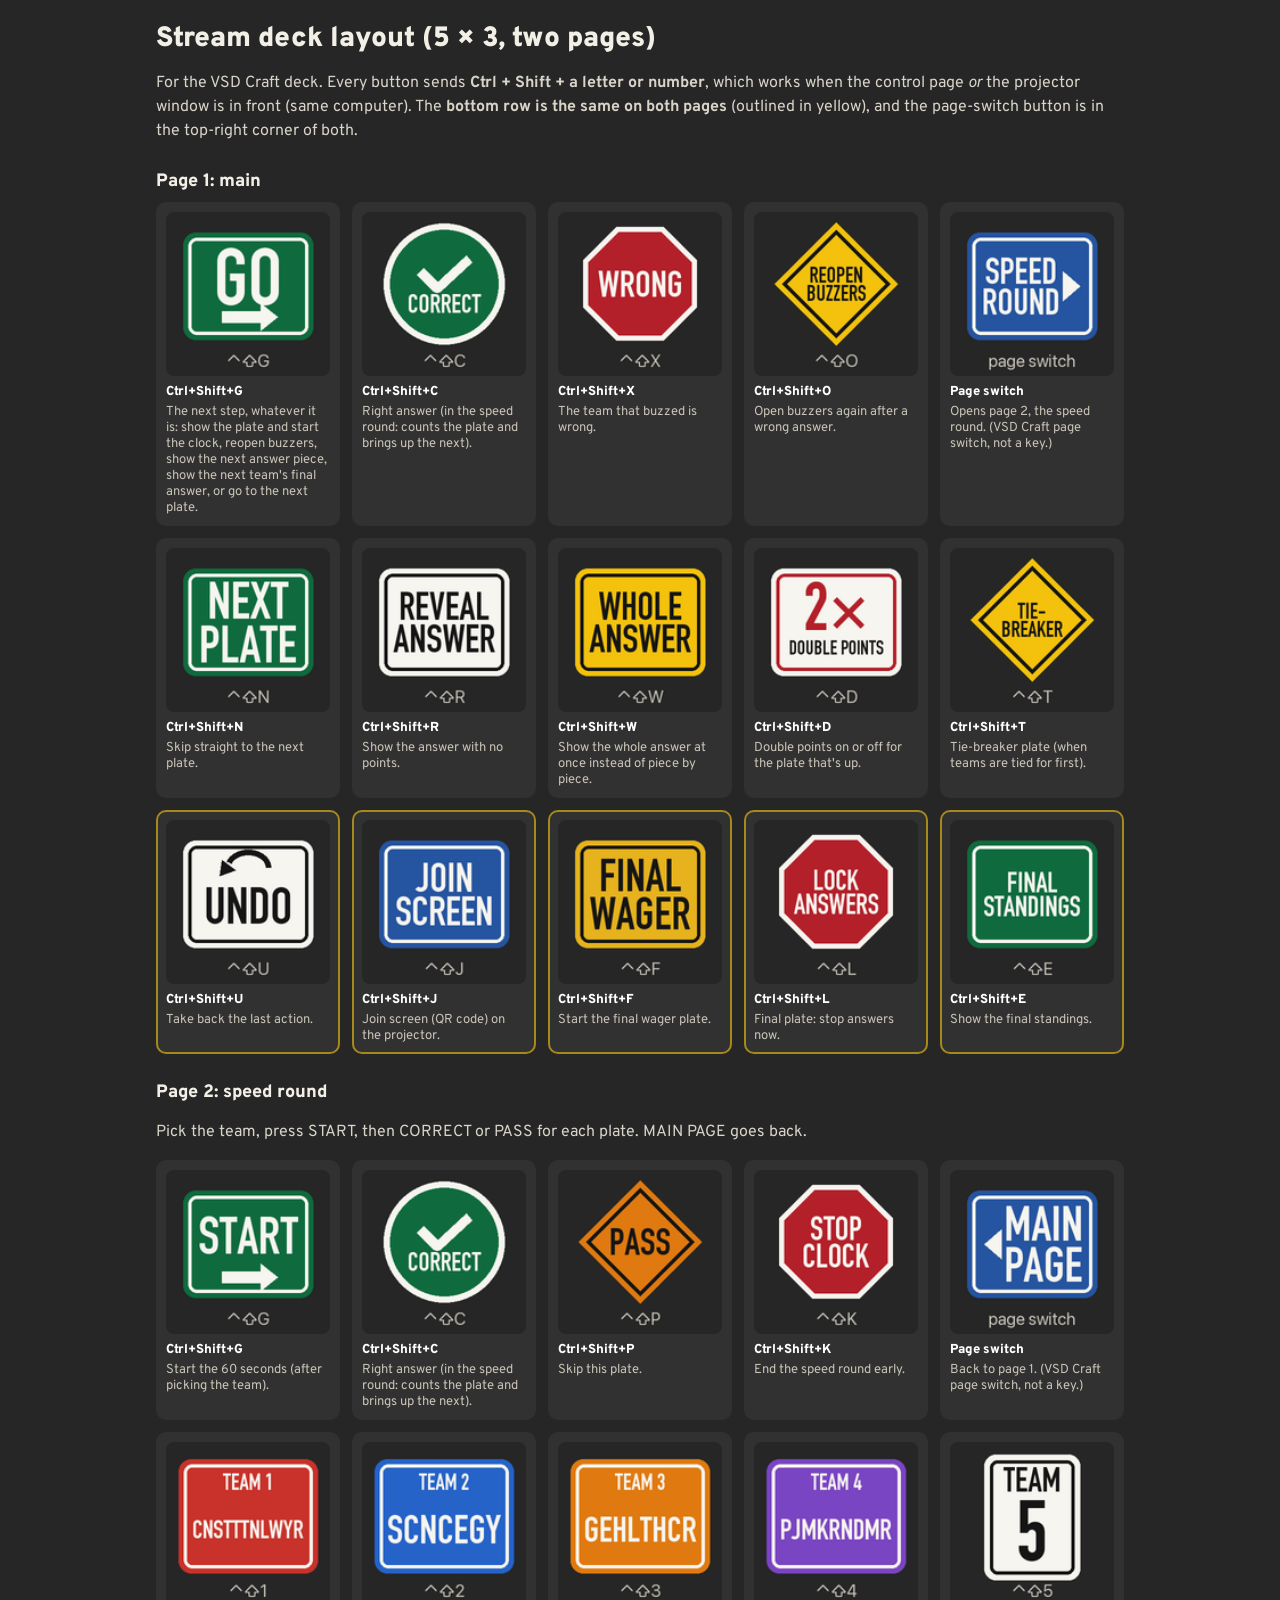
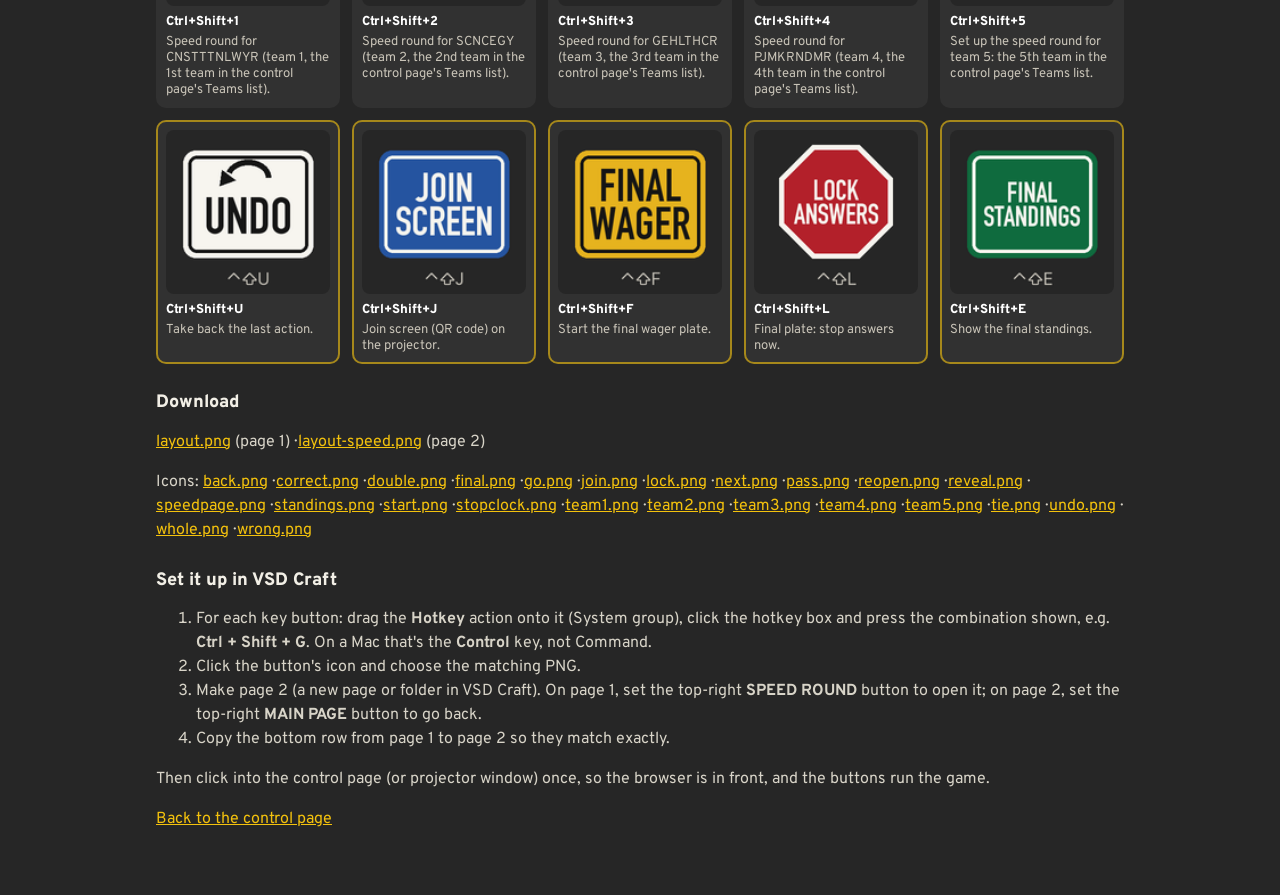
==== deck/index.html @ c86d427e "Deck: team buttons show the team names and colours Co-Authored-By: Claude Opus 5.5 <noreply@anthropi" ====
<!doctype html>
<html lang="en"><head><meta charset="utf-8"><meta name="viewport" content="width=device-width, initial-scale=1">
<title>Plate Pursuit · Stream deck</title><link rel="stylesheet" href="../style.css?v=28">
<style>
body { background: var(--asphalt); color: #f2efe6; margin: 0; font-family: var(--font); }
main { max-width: 1000px; margin: 0 auto; padding: 24px 16px 48px; }
h1 { font: 900 28px/1.1 var(--font); margin: 0 0 6px; } h2 { font: 800 18px/1.2 var(--font); margin: 28px 0 10px; }
p, li { line-height: 1.5; color: #d8d4c8; } a { color: var(--yellow); }
.grid { display: grid; grid-template-columns: repeat(5, minmax(0, 1fr)); gap: 12px; }
@media (max-width: 760px) { .grid { grid-template-columns: repeat(3, minmax(0, 1fr)); } }
figure { margin: 0; background: rgba(255,255,255,.05); border-radius: 10px; padding: 10px; }
figure.shared { box-shadow: inset 0 0 0 2px rgba(244,194,13,.6); }
figure img { width: 100%; height: auto; display: block; border-radius: 8px; }
figcaption { display: grid; gap: 4px; margin-top: 8px; font-size: 13px; color: #c9c4b8; }
kbd { font: 800 13px var(--font); color: #fff; }
</style></head>
<body><main>
<h1>Stream deck layout (5 × 3, two pages)</h1>
<p>For the VSD Craft deck. Every button sends <b>Ctrl + Shift + a letter or number</b>, which works when the control page <i>or</i> the projector window is in front (same computer). The <b>bottom row is the same on both pages</b> (outlined in yellow), and the page-switch button is in the top-right corner of both.</p>
<h2>Page 1: main</h2><div class="grid"><figure class=""><img src="go.png" alt="" width="144" height="144"><figcaption><kbd>Ctrl+Shift+G</kbd><span>The next step, whatever it is: show the plate and start the clock, reopen buzzers, show the next answer piece, show the next team's final answer, or go to the next plate.</span></figcaption></figure><figure class=""><img src="correct.png" alt="" width="144" height="144"><figcaption><kbd>Ctrl+Shift+C</kbd><span>Right answer (in the speed round: counts the plate and brings up the next).</span></figcaption></figure><figure class=""><img src="wrong.png" alt="" width="144" height="144"><figcaption><kbd>Ctrl+Shift+X</kbd><span>The team that buzzed is wrong.</span></figcaption></figure><figure class=""><img src="reopen.png" alt="" width="144" height="144"><figcaption><kbd>Ctrl+Shift+O</kbd><span>Open buzzers again after a wrong answer.</span></figcaption></figure><figure class=""><img src="speedpage.png" alt="" width="144" height="144"><figcaption><kbd>Page switch</kbd><span>Opens page 2, the speed round. (VSD Craft page switch, not a key.)</span></figcaption></figure><figure class=""><img src="next.png" alt="" width="144" height="144"><figcaption><kbd>Ctrl+Shift+N</kbd><span>Skip straight to the next plate.</span></figcaption></figure><figure class=""><img src="reveal.png" alt="" width="144" height="144"><figcaption><kbd>Ctrl+Shift+R</kbd><span>Show the answer with no points.</span></figcaption></figure><figure class=""><img src="whole.png" alt="" width="144" height="144"><figcaption><kbd>Ctrl+Shift+W</kbd><span>Show the whole answer at once instead of piece by piece.</span></figcaption></figure><figure class=""><img src="double.png" alt="" width="144" height="144"><figcaption><kbd>Ctrl+Shift+D</kbd><span>Double points on or off for the plate that's up.</span></figcaption></figure><figure class=""><img src="tie.png" alt="" width="144" height="144"><figcaption><kbd>Ctrl+Shift+T</kbd><span>Tie-breaker plate (when teams are tied for first).</span></figcaption></figure><figure class="shared"><img src="undo.png" alt="" width="144" height="144"><figcaption><kbd>Ctrl+Shift+U</kbd><span>Take back the last action.</span></figcaption></figure><figure class="shared"><img src="join.png" alt="" width="144" height="144"><figcaption><kbd>Ctrl+Shift+J</kbd><span>Join screen (QR code) on the projector.</span></figcaption></figure><figure class="shared"><img src="final.png" alt="" width="144" height="144"><figcaption><kbd>Ctrl+Shift+F</kbd><span>Start the final wager plate.</span></figcaption></figure><figure class="shared"><img src="lock.png" alt="" width="144" height="144"><figcaption><kbd>Ctrl+Shift+L</kbd><span>Final plate: stop answers now.</span></figcaption></figure><figure class="shared"><img src="standings.png" alt="" width="144" height="144"><figcaption><kbd>Ctrl+Shift+E</kbd><span>Show the final standings.</span></figcaption></figure></div>
<h2>Page 2: speed round</h2>
<p>Pick the team, press START, then CORRECT or PASS for each plate. MAIN PAGE goes back.</p><div class="grid"><figure class=""><img src="start.png" alt="" width="144" height="144"><figcaption><kbd>Ctrl+Shift+G</kbd><span>Start the 60 seconds (after picking the team).</span></figcaption></figure><figure class=""><img src="correct.png" alt="" width="144" height="144"><figcaption><kbd>Ctrl+Shift+C</kbd><span>Right answer (in the speed round: counts the plate and brings up the next).</span></figcaption></figure><figure class=""><img src="pass.png" alt="" width="144" height="144"><figcaption><kbd>Ctrl+Shift+P</kbd><span>Skip this plate.</span></figcaption></figure><figure class=""><img src="stopclock.png" alt="" width="144" height="144"><figcaption><kbd>Ctrl+Shift+K</kbd><span>End the speed round early.</span></figcaption></figure><figure class=""><img src="back.png" alt="" width="144" height="144"><figcaption><kbd>Page switch</kbd><span>Back to page 1. (VSD Craft page switch, not a key.)</span></figcaption></figure><figure class=""><img src="team1.png?v=2" alt="" width="144" height="144"><figcaption><kbd>Ctrl+Shift+1</kbd><span>Speed round for CNSTTTNLWYR (team 1, the 1st team in the control page's Teams list).</span></figcaption></figure><figure class=""><img src="team2.png?v=2" alt="" width="144" height="144"><figcaption><kbd>Ctrl+Shift+2</kbd><span>Speed round for SCNCEGY (team 2, the 2nd team in the control page's Teams list).</span></figcaption></figure><figure class=""><img src="team3.png?v=2" alt="" width="144" height="144"><figcaption><kbd>Ctrl+Shift+3</kbd><span>Speed round for GEHLTHCR (team 3, the 3rd team in the control page's Teams list).</span></figcaption></figure><figure class=""><img src="team4.png?v=2" alt="" width="144" height="144"><figcaption><kbd>Ctrl+Shift+4</kbd><span>Speed round for PJMKRNDMR (team 4, the 4th team in the control page's Teams list).</span></figcaption></figure><figure class=""><img src="team5.png?v=2" alt="" width="144" height="144"><figcaption><kbd>Ctrl+Shift+5</kbd><span>Set up the speed round for team 5: the 5th team in the control page's Teams list.</span></figcaption></figure><figure class="shared"><img src="undo.png" alt="" width="144" height="144"><figcaption><kbd>Ctrl+Shift+U</kbd><span>Take back the last action.</span></figcaption></figure><figure class="shared"><img src="join.png" alt="" width="144" height="144"><figcaption><kbd>Ctrl+Shift+J</kbd><span>Join screen (QR code) on the projector.</span></figcaption></figure><figure class="shared"><img src="final.png" alt="" width="144" height="144"><figcaption><kbd>Ctrl+Shift+F</kbd><span>Start the final wager plate.</span></figcaption></figure><figure class="shared"><img src="lock.png" alt="" width="144" height="144"><figcaption><kbd>Ctrl+Shift+L</kbd><span>Final plate: stop answers now.</span></figcaption></figure><figure class="shared"><img src="standings.png" alt="" width="144" height="144"><figcaption><kbd>Ctrl+Shift+E</kbd><span>Show the final standings.</span></figcaption></figure></div>
<h2>Download</h2>
<p><a href="layout.png" download>layout.png</a> (page 1) · <a href="layout-speed.png" download>layout-speed.png</a> (page 2)</p>
<p>Icons: <a href="back.png" download>back.png</a> · <a href="correct.png" download>correct.png</a> · <a href="double.png" download>double.png</a> · <a href="final.png" download>final.png</a> · <a href="go.png" download>go.png</a> · <a href="join.png" download>join.png</a> · <a href="lock.png" download>lock.png</a> · <a href="next.png" download>next.png</a> · <a href="pass.png" download>pass.png</a> · <a href="reopen.png" download>reopen.png</a> · <a href="reveal.png" download>reveal.png</a> · <a href="speedpage.png" download>speedpage.png</a> · <a href="standings.png" download>standings.png</a> · <a href="start.png" download>start.png</a> · <a href="stopclock.png" download>stopclock.png</a> · <a href="team1.png" download>team1.png</a> · <a href="team2.png" download>team2.png</a> · <a href="team3.png" download>team3.png</a> · <a href="team4.png" download>team4.png</a> · <a href="team5.png" download>team5.png</a> · <a href="tie.png" download>tie.png</a> · <a href="undo.png" download>undo.png</a> · <a href="whole.png" download>whole.png</a> · <a href="wrong.png" download>wrong.png</a></p>
<h2>Set it up in VSD Craft</h2>
<ol>
<li>For each key button: drag the <b>Hotkey</b> action onto it (System group), click the hotkey box and press the combination shown, e.g. <b>Ctrl + Shift + G</b>. On a Mac that's the <b>Control</b> key, not Command.</li>
<li>Click the button's icon and choose the matching PNG.</li>
<li>Make page 2 (a new page or folder in VSD Craft). On page 1, set the top-right <b>SPEED ROUND</b> button to open it; on page 2, set the top-right <b>MAIN PAGE</b> button to go back.</li>
<li>Copy the bottom row from page 1 to page 2 so they match exactly.</li>
</ol>
<p>Then click into the control page (or projector window) once, so the browser is in front, and the buttons run the game.</p>
<p><a href="../host.html">Back to the control page</a></p>
</main></body></html>
---- style.css ----
@import url('https://fonts.googleapis.com/css2?family=Barlow+Condensed:wght@600;700&family=Overpass:wght@400;600;800;900&family=Yellowtail&display=swap');

/* Road-sign palette: asphalt, interstate green, lane-paint yellow, regulatory white. */
:root {
  --asphalt: #262626;
  --green: #0f6b3e;
  --green-dark: #0a4f2d;
  --yellow: #f4c20d;
  --white: #f7f5ef;
  --black: #151515;
  --red: #b3202a;
  --paper: #f2eee3;
  --rule: #cbc3ae;
  --ink: #1a1a1a;
  --muted: #6b665a;
  --plate-ink: #1d2b5c;
  --plate-red: #9a1d24;
  --font: Overpass, 'Helvetica Neue', Arial, sans-serif;
}
* { box-sizing: border-box; }
html, body { margin: 0; font-family: var(--font); }
button { font: inherit; cursor: pointer; }

/* ---------- the license plate ----------
   Everything inside is sized in container units, so a plate looks the same
   at 280px on the host page or 1200px on the projector. */
.plate {
  container-type: size;
  position: relative;
  width: 100%;
  aspect-ratio: 2 / 1;
  border-radius: 5% / 10%;
  background: var(--plate-bg,
    repeating-linear-gradient(90deg, rgba(0,0,0,.012) 0 2px, transparent 2px 5px),
    linear-gradient(176deg, #fdfcf8 0%, #f1eee4 48%, #e6e1d3 100%));
  box-shadow: inset 0 0 0 1px #fff, 0 0 0 1px #8e897b, 0 3px 0 #b3ad9c, 0 14px 30px rgba(0,0,0,.35);
  color: var(--plate-ink);
  overflow: hidden;
  user-select: none;
}
/* stamped, painted rim */
.plate::before {
  content: ''; position: absolute; inset: 3.4cqh 1.7cqw; border-radius: 4cqh;
  border: 1.3cqh solid var(--plate-ink);
  box-shadow: 0 .5cqh 0 rgba(255,255,255,.8) inset, 0 .4cqh .3cqh rgba(0,0,0,.25);
}
.slot { position: absolute; top: 7.5cqh; width: 7cqw; height: 4.2cqh; border-radius: 2.1cqh;
  background: linear-gradient(#5f5c55, #2d2b27); box-shadow: 0 .4cqh 0 rgba(255,255,255,.9); }
.slot.l { left: 17cqw; } .slot.r { right: 17cqw; }
.sticker { position: absolute; top: 7cqh; width: 9cqw; height: 11cqh; display: grid; place-items: center;
  font: 900 7.5cqh/1 var(--font); color: #fff; border-radius: .8cqh; padding-top: .8cqh; }
.sticker.l { left: 5.5cqw; background: #d8641f; }
.sticker.r { right: 5.5cqw; background: #2d8a4e; }
.plate-top { position: absolute; top: 4.5cqh; left: 0; right: 0; text-align: center;
  font: 15cqh/1 Yellowtail, cursive; color: var(--plate-red); }
.plate-text { position: absolute; left: 0; right: 0; top: 21cqh; height: 62cqh;
  display: flex; align-items: center; justify-content: center; }
.plate-text span { display: inline-block; white-space: pre; transform-origin: center;
  font: 700 var(--serial, 84cqh)/.78 'Barlow Condensed', 'Arial Narrow', sans-serif;
  text-shadow: -.35cqh -.35cqh 0 rgba(255,255,255,.95), .45cqh .6cqh .35cqh rgba(0,0,0,.38); }
.plate-bottom { position: absolute; bottom: 6cqh; left: 0; right: 0; text-align: center;
  font: 800 6.4cqh/1 var(--font); letter-spacing: .32em; text-indent: .32em; }
.plate.covered .plate-text span { color: #c9c3b3; text-shadow: -.35cqh -.35cqh 0 #fff, .3cqh .4cqh .2cqh rgba(0,0,0,.15); }

/* ---------- road signs (shared) ---------- */
.sign { border-radius: 1.2vh; padding: .55em .9em .4em; box-shadow: inset 0 0 0 .35vh var(--sign-bg), inset 0 0 0 .7vh currentColor; }
.sign.green { --sign-bg: var(--green); background: var(--green); color: #fff; }
.sign.white { --sign-bg: var(--white); background: var(--white); color: var(--black); }
.sign.yellow { --sign-bg: var(--yellow); background: var(--yellow); color: var(--black); }

/* ---------- projector ---------- */
body.display-page { background: var(--asphalt); }
.display { height: 100vh; overflow: hidden; display: grid; grid-template-rows: auto 1fr auto; color: #fff;
  background-color: var(--asphalt);
  background-image: url("data:image/svg+xml,%3Csvg xmlns='http://www.w3.org/2000/svg' width='160' height='160'%3E%3Cfilter id='n'%3E%3CfeTurbulence type='fractalNoise' baseFrequency='.9' numOctaves='3'/%3E%3CfeColorMatrix values='0 0 0 0 1 0 0 0 0 1 0 0 0 0 1 0 0 0 .07 0'/%3E%3C/filter%3E%3Crect width='160' height='160' filter='url(%23n)'/%3E%3C/svg%3E"); }
.d-head { display: flex; justify-content: space-between; align-items: flex-start; padding: 2.4vh 2.4vw 0; }
.d-title { font: 900 3.4vh/1 var(--font); letter-spacing: .04em; }
.d-round { font: 800 2.4vh/1 var(--font); text-transform: uppercase; letter-spacing: .06em; }
.d-round:empty { display: none; }
.d-stage { display: flex; flex-direction: column; align-items: center; justify-content: center; gap: 2.6vh; padding: 0 4vw; }
.d-plate { width: min(64vw, 100vh); }
.d-q { text-align: center; }
.d-q .count { font: 600 2.2vh/1 var(--font); color: #bdb8ab; letter-spacing: .12em; text-transform: uppercase; }
.d-q .q { font: 800 5vh/1.1 var(--font); margin-top: .8vh; }
.d-under { min-height: 15vh; display: flex; align-items: center; justify-content: center; gap: 3vw; }
.d-answer { font: 900 7.5vh/1 var(--font); color: var(--yellow); text-align: center; }
.d-result { font: 800 3.6vh/1 var(--font); color: #fff; margin-top: 1.4vh; text-align: center; }

/* points as a speed-limit sign */
.limit { background: var(--white); color: var(--black); width: 18vh; padding: 1.4vh 0 1.2vh; text-align: center; border-radius: 1.2vh;
  box-shadow: inset 0 0 0 .5vh var(--white), inset 0 0 0 .9vh var(--black); }
.limit .t { font: 900 1.9vh/1.05 var(--font); letter-spacing: .04em; }
.limit .n { font: 900 7.6vh/1 var(--font); font-variant-numeric: tabular-nums; margin-top: .8vh; }
.lane { display: flex; gap: 1.1vw; }
.lane i { width: 2.6vw; height: 1.4vh; background: var(--yellow); transition: opacity .2s; }
.lane i.off { opacity: .12; }

.d-banner { position: fixed; inset: 0; display: grid; place-items: center; background: rgba(20,20,20,.55); transition: opacity .2s; }
.d-banner.hide { opacity: 0; pointer-events: none; }
.d-banner .sign { font: 900 11vh/1 var(--font); padding: 3.4vh 5vw 2.6vh; border-radius: 2vh; text-align: center;
  box-shadow: inset 0 0 0 1vh var(--yellow), inset 0 0 0 1.8vh var(--black), 0 2vh 5vh rgba(0,0,0,.5); }
.d-banner small { display: block; font: 800 2.6vh/1 var(--font); letter-spacing: .14em; margin-bottom: 1.4vh; }

.d-teams { display: flex; justify-content: center; gap: 1.4vw; padding: 2vh 2.4vw 2.6vh; }
.d-team { flex: 1; max-width: 24vw; text-align: center; padding: 1.6vh 1vw 1.1vh; transition: opacity .2s; }
.d-team .n { font: 800 2.7vh/1.1 var(--font); white-space: nowrap; overflow: hidden; text-overflow: ellipsis; }
.d-team .s { font: 900 6vh/1.05 var(--font); font-variant-numeric: tabular-nums; }
.sign.d-team { --sign-bg: var(--team, var(--green)); background: var(--sign-bg); }
.sign.d-team.buzzed { --sign-bg: var(--yellow); background: var(--yellow); color: var(--black); }
.d-team.out { opacity: .3; }
.d-team.active { outline: .6vh solid var(--yellow); outline-offset: .5vh; }

.d-lobby { display: flex; flex-direction: column; align-items: center; gap: 4vh; }
.d-lobby .d-plate { width: min(56vw, 90vh); }
.d-join { display: flex; gap: 2.4vw; align-items: stretch; }
.d-join #qr { background: #fff; padding: 1.4vh; border-radius: 1vh; line-height: 0; }
.d-join #qr img, .d-join #qr canvas { width: 20vh !important; height: 20vh !important; }
.d-join .sign { display: flex; flex-direction: column; justify-content: center; padding: 2vh 2.4vw; }
.d-join .k { font: 800 2.4vh/1 var(--font); letter-spacing: .1em; text-transform: uppercase; }
.d-join .u { font: 900 4.4vh/1.1 var(--font); margin: 1.2vh 0; }
.d-join .j { font: 600 2.4vh/1 var(--font); }

.d-clock { font: 900 12vh/1 var(--font); font-variant-numeric: tabular-nums; min-width: 24vh; text-align: center; padding: 1.8vh 2vw .8vh; }
.d-clock.low { color: var(--red); }
.d-speed-count { font: 800 4.4vh/1 var(--font); }
.d-speed-count b { color: var(--yellow); font-size: 1.6em; }

.d-board { width: min(64vw, 100vh); padding: 3vh 3vw 2vh; border-radius: 2vh; box-shadow: inset 0 0 0 .6vh var(--green), inset 0 0 0 1.2vh #fff; }
.d-board .h { font: 900 3vh/1 var(--font); letter-spacing: .14em; text-align: center; margin-bottom: 2vh; }
.d-board .rank { display: flex; justify-content: space-between; gap: 3vw; font: 800 5vh/1.15 var(--font); padding: 1.2vh 0 .8vh; border-top: .3vh solid rgba(255,255,255,.35); }
.d-board .rank span:first-child { overflow: hidden; text-overflow: ellipsis; white-space: nowrap; }
.d-board .rank.top { color: var(--yellow); font-size: 6.4vh; }

.unlock { position: fixed; inset: 0; display: grid; place-items: center; background: rgba(0,0,0,.7); z-index: 10; cursor: pointer; }
.unlock .sign { font: 900 3.6vh/1.2 var(--font); padding: 4vh 4vw; text-align: center; }
.unlock small { display: block; font: 600 2.2vh/1.3 var(--font); margin-top: 1.4vh; }
.conn { position: fixed; top: 1vh; left: 50%; transform: translateX(-50%); max-width: 60vw; text-align: center; font-size: 1.6vh; color: #bbb; }
.conn:empty { display: none; }

@keyframes plateIn { from { transform: translateY(-6vh); opacity: 0; } to { transform: none; opacity: 1; } }
.d-plate.enter { animation: plateIn .35s ease-out; }
@media (prefers-reduced-motion: reduce) {
  @keyframes plateFade { from { opacity: 0; } to { opacity: 1; } }
  .d-plate.enter { animation: plateFade .25s ease-out; }
}

/* ---------- host (a plain clipboard page) ---------- */
body.host-page { background: var(--paper); color: var(--ink); }
.host { max-width: 1240px; margin: 0 auto; padding: 18px 20px 40px; display: grid; gap: 0 32px; grid-template-columns: 1.25fr 1fr; }
.host-head { grid-column: 1 / -1; display: flex; align-items: center; gap: 16px; flex-wrap: wrap; padding-bottom: 14px; border-bottom: 3px solid var(--ink); margin-bottom: 4px; }
.host-head .sign { font: 900 20px/1 var(--font); padding: 10px 14px 7px; border-radius: 6px; box-shadow: inset 0 0 0 2px var(--green), inset 0 0 0 4px #fff; }
.host-head .note { flex: 1; }
.card { padding: 16px 0 18px; border-bottom: 1px solid var(--rule); min-width: 0; }
.card h2 { margin: 0 0 12px; font: 900 13px/1 var(--font); letter-spacing: .12em; text-transform: uppercase; }
.card h2 .note { text-transform: none; letter-spacing: 0; font-weight: 400; }
.btn { background: #fff; color: var(--ink); border: 2px solid var(--ink); border-radius: 4px; padding: 9px 13px 7px; font-weight: 800; }
.btn:hover:not(:disabled) { background: #ebe6d8; }
.btn:active:not(:disabled) { transform: translateY(1px); }
.btn:disabled { opacity: .3; cursor: default; }
.btn.primary { background: var(--green); border-color: var(--green-dark); color: #fff; }
.btn.primary:hover:not(:disabled) { background: var(--green-dark); }
.btn.good { background: #1d7a3e; border-color: #135a2c; color: #fff; }
.btn.bad { background: var(--red); border-color: #82161d; color: #fff; }
.btn.gold { background: var(--yellow); border-color: #a88200; color: var(--ink); }
.btn kbd { font: 600 11px/1 ui-monospace, monospace; margin-left: 7px; padding: 1px 4px; border: 1px solid currentColor; border-radius: 3px; opacity: .75; }
.row { display: flex; gap: 8px; flex-wrap: wrap; align-items: center; }
.h-now { display: grid; grid-template-columns: 280px 1fr; gap: 20px; align-items: center; }
#hPlate { width: 100%; max-width: 280px; }
.h-answer { font: 900 30px/1.1 var(--font); }
.h-clue { color: var(--muted); margin-top: 4px; }
.h-status { margin-top: 10px; }
.h-big { font: 900 30px/1.2 var(--font); font-variant-numeric: tabular-nums; color: var(--green); }
.teams { display: grid; }
.team { display: grid; grid-template-columns: 34px 1fr auto auto; gap: 10px; align-items: center; padding: 8px 6px; border-top: 1px solid var(--rule); }
.team:first-child { border-top: 0; }
.team.buzzed { background: var(--yellow); }
.team.out { opacity: .4; }
.team .key { padding: 4px 0; }
.team input { background: transparent; border: 0; border-bottom: 1px dashed transparent; color: var(--ink); font: 800 16px var(--font); min-width: 0; width: 100%; padding: 2px 0; }
.team input:hover, .team input:focus { border-bottom-color: var(--muted); outline: none; }
.team .score { font: 900 24px/1 var(--font); min-width: 60px; text-align: right; font-variant-numeric: tabular-nums; }
.team .adj { display: flex; gap: 4px; }
.team .adj button { padding: 4px 8px 2px; font-size: 13px; border-width: 1px; }
.dot { display: inline-block; width: 7px; height: 7px; border-radius: 50%; background: #aaa29a; margin-right: 5px; vertical-align: 1px; }
.dot.on { background: #1d9a4a; }
.field { display: grid; gap: 4px; font-size: 13px; color: var(--muted); }
.field input, .text-in, textarea { background: #fff; color: var(--ink); border: 1px solid var(--rule); border-radius: 4px; padding: 8px; font: inherit; }
select.btn { padding: 8px; }
textarea { width: 100%; min-height: 240px; font: 13px/1.5 ui-monospace, monospace; }
.keys { font-size: 14px; color: var(--muted); columns: 2; line-height: 1.9; }
.keys kbd { font: 600 12px ui-monospace, monospace; color: var(--ink); border: 1px solid var(--ink); border-radius: 3px; padding: 0 5px; background: #fff; }
.wide { grid-column: 1 / -1; }
.note { font-size: 14px; color: var(--muted); }
.note b { color: var(--ink); }
.progress { font-size: 14px; color: var(--muted); }
code { background: #e6e0d0; padding: 1px 4px; border-radius: 3px; font-size: 13px; }
.pl { display: flex; gap: 12px; padding: 5px 6px; cursor: pointer; border-top: 1px solid #e3ddcd; }
.pl:hover { background: #e9e4d6; }
.pl.used { color: #a59f90; text-decoration: line-through; }
.pl.cur { background: var(--yellow); color: var(--ink); text-decoration: none; }
.pl-plate { font: 700 17px/1.1 'Barlow Condensed', sans-serif; letter-spacing: .06em; min-width: 92px; }
@media (max-width: 900px) { .host { grid-template-columns: 1fr; } .h-now { grid-template-columns: 1fr; } }

/* ---------- phone ---------- */
body.phone-page { background: var(--asphalt); color: #fff; }
.phone { min-height: 100svh; display: flex; flex-direction: column; padding: 16px; gap: 14px; text-align: center;
  user-select: none; -webkit-user-select: none; -webkit-touch-callout: none; }
.p-top { display: flex; justify-content: space-between; align-items: center; gap: 12px; }
.p-top .sign { font-size: 18px; border-radius: 6px; box-shadow: inset 0 0 0 2px var(--team, var(--green)), inset 0 0 0 4px #fff; padding: 10px 12px 7px; min-width: 0; }
.p-name { font-weight: 900; text-align: left; overflow: hidden; text-overflow: ellipsis; white-space: nowrap; }
.p-score { font: 900 30px/1 var(--font); color: var(--yellow); }
.p-msg { font-size: 18px; color: #c9c4b8; min-height: 54px; display: grid; place-items: center; }
.p-msg b { color: #fff; }
/* stop-sign buzzer: white octagon with a red octagon inside */
.p-buzz-wrap { flex: 1; display: grid; place-items: center; filter: drop-shadow(0 10px 18px rgba(0,0,0,.55)); }
.p-buzz { --oct: polygon(29.3% 0, 70.7% 0, 100% 29.3%, 100% 70.7%, 70.7% 100%, 29.3% 100%, 0 70.7%, 0 29.3%);
  width: min(80vw, 54svh); aspect-ratio: 1; border: 0; padding: 4%; background: #fff; clip-path: var(--oct);
  touch-action: manipulation; }
.p-buzz span { display: grid; place-items: center; width: 100%; height: 100%; clip-path: var(--oct); background: var(--team, var(--red));
  color: #fff; font: 900 15vw/1 var(--font); padding-top: 2%; }
.p-buzz:active:not(:disabled) { transform: scale(.97); }
.p-buzz:disabled { background: #8a8780; }
.p-buzz:disabled span { background: #4a4844; color: #8a8780; }
.p-buzz.mine { background: var(--black); }
.p-buzz.mine span { background: var(--yellow); color: var(--black); }
.p-plate { width: 100%; max-width: 420px; margin: 0 auto; }
.p-join { margin: auto 0; display: grid; gap: 14px; }
.p-join h1 { font: 900 26px/1 var(--font); margin: 8px 0 0; }
.p-join input { font: 800 22px var(--font); padding: 14px; border-radius: 6px; border: 3px solid var(--black); background: var(--white); color: var(--black); text-align: center; }
.p-join .btn { font-size: 20px; padding: 14px; }
.p-small { font-size: 13px; color: #a8a398; }
.p-small button { background: none; border: 0; color: #a8a398; text-decoration: underline; padding: 0; }

/* ---------- landing ---------- */
body.landing-page { background: var(--paper); color: var(--ink); }
.landing { min-height: 100vh; display: grid; place-items: center; text-align: center; padding: 24px; }
.landing .plate { width: min(520px, 90vw); margin: 0 auto 32px; }
.landing p { color: var(--muted); max-width: 520px; margin: 0 auto 24px; line-height: 1.5; }
.landing .row { justify-content: center; }
.landing a.btn { text-decoration: none; font-size: 18px; padding: 14px 22px 11px; }

.d-wifi { font: 600 2.2vh/1.3 var(--font); color: #bdb8ab; margin-top: -2vh; }
.d-join { max-width: 92vw; }
.d-join .sign { min-width: 0; }
.d-join .u { font-size: min(4.4vh, 2.6vw); overflow-wrap: anywhere; }
.d-wifi { max-width: 92vw; text-align: center; }

/* room code */
.room-code { font: 900 1.15em/1 var(--font); letter-spacing: .12em; }
.btn.mini { padding: 4px 8px 2px; font-size: 12px; border-width: 1px; margin-left: 4px; }
.d-join .k .room-code { color: var(--yellow); font-size: 1.6em; margin-left: .4em; vertical-align: -.1em; }
.room-form { min-height: 100svh; display: grid; place-content: center; gap: 16px; text-align: center; padding: 24px; background: var(--asphalt); color: #fff; font-family: var(--font); }
.room-form .sign { font: 900 22px/1 var(--font); justify-self: center; border-radius: 6px; box-shadow: inset 0 0 0 2px var(--green), inset 0 0 0 4px #fff; padding: 12px 16px 9px; }
.room-form p { color: #c9c4b8; max-width: 320px; margin: 0 auto; }
.room-form input { font: 900 44px/1 var(--font); letter-spacing: .3em; text-indent: .3em; text-align: center; text-transform: uppercase; width: 260px; justify-self: center;
  padding: 14px 10px 8px; border-radius: 6px; border: 3px solid var(--black); background: var(--white); color: var(--black); }
.room-form .btn { font-size: 20px; padding: 14px; width: 260px; justify-self: center; }
.p-status { min-height: 22px; font-size: 15px; font-weight: 600; color: #e9e4d8; line-height: 1.35; }
.p-status:empty { display: none; }
.p-status.bad { background: var(--yellow); color: var(--black); border-radius: 6px; padding: 10px 12px 8px; }
.p-join .btn:disabled { opacity: .7; }
.p-small .room-code { color: #fff; }

/* answer countdown: a yellow warning sign beside the points sign */
.limit.answer { --sign-bg: var(--yellow); background: var(--yellow); box-shadow: inset 0 0 0 .5vh var(--yellow), inset 0 0 0 .9vh var(--black); transition: opacity .2s; }
.limit.answer.idle { opacity: .25; }
.p-buzz.counting span { font-size: 30vw; }
.fin-table { border-collapse: collapse; margin-top: 8px; width: 100%; font-size: 15px; }
.fin-table td { padding: 6px 8px 5px 0; border-top: 1px solid var(--rule); vertical-align: middle; }
.fin-table tr.right td { background: #d9efdc; }
.fin-table tr.wrongrow td { background: #f4d8d6; }
.fin-table .score-cell { font: 900 18px/1 var(--font); text-align: right; }
.d-hint { font: 800 3.4vh/1.2 var(--font); color: #e9e4d8; }
.d-team .sub { font: 700 2.2vh/1.2 var(--font); margin-top: .4vh; white-space: nowrap; overflow: hidden; text-overflow: ellipsis; opacity: .9; }
.d-team .sub .plus { color: var(--yellow); }
.d-team .sub .minus { color: #ffb3b3; }
.d-team.buzzed .sub .plus, .d-team.buzzed .sub .minus { color: var(--black); }
.p-final { flex: 1; display: flex; flex-direction: column; justify-content: center; gap: 12px; max-width: 420px; width: 100%; margin: 0 auto; }
.p-final[hidden], .p-buzz-wrap[hidden] { display: none; }
.p-final input { font: 800 26px var(--font); padding: 14px; border-radius: 6px; border: 3px solid var(--black); background: var(--white); color: var(--black); text-align: center; }
.p-final .btn { font-size: 20px; padding: 14px; }
.p-label { font-size: 15px; color: #c9c4b8; }
.p-cd { font: 900 64px/1 var(--font); color: var(--yellow); font-variant-numeric: tabular-nums; }
.p-answer { font: 900 28px/1.2 var(--font); }
.p-result { font: 900 30px/1.2 var(--font); padding: 14px; border-radius: 8px; background: #3a3a3a; }
.p-result.good { background: #1d7a3e; }
.p-result.bad { background: var(--red); }
.d-board { width: min(76vw, 110vh); }
.d-board .tag { font-size: .42em; letter-spacing: .12em; vertical-align: .35em; margin-right: .8vw; background: var(--yellow); color: var(--black); padding: .5vh .7vw .2vh; border-radius: .6vh; }

/* ---------- team colours ---------- */
.p-top .sign.p-name { background: var(--team, var(--green)); }
.p-colors[hidden] { display: none; }
.p-colors { display: grid; gap: 8px; justify-items: center; }
.p-colors .sw { display: flex; flex-wrap: wrap; justify-content: center; gap: 10px; }
.p-colors .sw button { width: 44px; height: 44px; border-radius: 8px; border: 3px solid #fff; background: var(--team); cursor: pointer; }
.p-colors .sw button.on { outline: 3px solid var(--yellow); outline-offset: 3px; }
.p-colors .sw button:disabled { opacity: .2; border-color: transparent; cursor: default; }
.team .key { background: var(--team, var(--green)); border-color: rgba(0,0,0,.35); color: #fff; }
.team .key:disabled { opacity: .85; }
.color-sel { padding: 4px 6px 2px; font-size: 13px; border-width: 1px; border-left: 10px solid var(--team); text-transform: capitalize; }
.d-board .swatch { display: inline-block; width: .55em; height: .55em; border-radius: .12em; background: var(--team); box-shadow: 0 0 0 .08em #fff; margin-right: .5em; vertical-align: .05em; }

/* ---------- double-points plates ---------- */
.d-double { display: inline-block; background: var(--yellow); color: var(--black); padding: .3vh .8vw .05vh; border-radius: .6vh; margin-left: .8vw; letter-spacing: .08em; text-transform: uppercase; }
.plate.covered.double .plate-text span { color: var(--red); text-shadow: -.35cqh -.35cqh 0 #fff, .3cqh .4cqh .2cqh rgba(0,0,0,.2); }
.pl { align-items: center; }
.pl-ans { flex: 1; }
.pl-x2 { font: 800 12px/1 var(--font); padding: 4px 6px 2px; border: 1px solid #c9c2b0; border-radius: 4px; background: transparent; color: #a59f90; cursor: pointer; }
.pl-x2.on { background: var(--red); border-color: var(--red); color: #fff; }
.pl.used .pl-x2 { text-decoration: none; }
.h-double { display: inline-block; background: var(--red); color: #fff; font: 800 12px/1 var(--font); padding: 4px 7px 2px; border-radius: 4px; margin-left: 6px; letter-spacing: .06em; text-transform: uppercase; }

/* ---------- revealed answer: each piece of the plate and the words it makes share a colour ---------- */
.plate-text span.pc { display: inline; font: inherit; letter-spacing: inherit; transform: none; text-shadow: inherit; }
.d-answer .pc { color: var(--pc); }
.plate .pc { color: var(--pc); }
.pc.c0 { --pc: #e0412f; } .pc.c1 { --pc: #3b8cf0; } .pc.c2 { --pc: #2fae55; }
.pc.c3 { --pc: #f08a10; } .pc.c4 { --pc: #a865f0; } .pc.c5 { --pc: #ec5aa0; }
.plate .pc.c1 { --pc: #1f63c9; } .plate .pc.c2 { --pc: #188a3e; }

.d-hint-line { font: 700 3.4vh/1.2 var(--font); color: var(--yellow); margin-top: .6vh; }

.check { display: inline-flex; align-items: center; gap: 6px; font-weight: 700; cursor: pointer; }
.check input { width: 18px; height: 18px; accent-color: var(--green); }

/* ---------- answer revealed piece by piece ---------- */
.pc.hid { color: transparent !important; text-shadow: none; border-bottom: .45vh solid rgba(255,255,255,.45); }
/* ---------- final plate: one team's answer at a time ---------- */
.d-spot { text-align: center; padding: 1.2vh 2.4vw 1vh; margin-bottom: 1.6vh; --sign-bg: var(--team, var(--green)); background: var(--sign-bg); }
.d-spot .who { font: 800 2.6vh/1.1 var(--font); opacity: .9; }
.d-spot .what { font: 900 6vh/1.1 var(--font); }
.d-spot .bet { font: 800 2.6vh/1.2 var(--font); }
.d-spot .plus { color: var(--yellow); } .d-spot .minus { color: #ffd0d0; }
.fin-table tr.notyet td { opacity: .55; }
.crew { margin: -6px 0 10px; }

/* ---------- crew screens: host script (stage.html) and pointer (pointer.html) ---------- */
body.crew-page { background: var(--asphalt); color: #fff; min-height: 100vh; }
.crew-wrap, .pt-wrap { max-width: 1200px; margin: 0 auto; padding: 16px; display: grid; gap: 14px; }
.pt-wrap { max-width: 520px; }
.cr-top { display: flex; align-items: center; gap: 12px; }
.cr-title { font: 900 18px/1 var(--font); padding: 10px 14px 7px; border-radius: 6px; box-shadow: inset 0 0 0 2px var(--green), inset 0 0 0 4px #fff; }
.cr-meta { flex: 1; color: #bdb8ab; font: 700 16px/1.2 var(--font); text-transform: uppercase; letter-spacing: .06em; }
.cr-clock { font: 900 34px/1 var(--font); color: var(--yellow); font-variant-numeric: tabular-nums; }
.cr-buzz[hidden] { display: none; }
.cr-buzz { display: flex; align-items: center; justify-content: space-between; gap: 16px; background: var(--team, var(--green)); border-radius: 10px;
  padding: 14px 20px 10px; box-shadow: inset 0 0 0 4px var(--yellow); font: 900 44px/1.05 var(--font); }
.cr-buzz small { display: block; font-size: 15px; letter-spacing: .14em; opacity: .9; }
.cr-cd { font-size: 64px; color: var(--yellow); font-variant-numeric: tabular-nums; }
.cr-grid { display: grid; grid-template-columns: 1.4fr 1fr; gap: 14px; }
@media (max-width: 760px) { .cr-grid { grid-template-columns: 1fr; } }
.cr-card { background: rgba(255,255,255,.06); border-radius: 10px; padding: 14px 18px; }
.cr-card h2 { margin: 0 0 8px; font: 800 13px/1 var(--font); letter-spacing: .16em; text-transform: uppercase; color: #bdb8ab; }
.cr-say p { font: 700 clamp(22px, 3vw, 34px)/1.3 var(--font); margin: 0 0 14px; }
.cr-say .tname { color: #fff; background: var(--team, var(--green)); border-radius: 5px; padding: 1px 8px 0; }
.cr-check { color: var(--yellow); font-size: .8em; }
.cr-plate, .pt-plate { width: 100%; max-width: 360px; margin: 0 auto; }
.cr-ans { text-align: center; font: 800 24px/1.2 var(--font); color: var(--yellow); margin-top: 10px; }
.cr-hint { font-size: 15px; color: #bdb8ab; }
.cr-pieces { list-style: none; padding: 0; margin: 12px 0 0; display: grid; gap: 4px; }
.cr-pieces li { font: 800 20px/1.3 var(--font); padding: 4px 10px; border-radius: 6px; color: #8d887c; }
.cr-pieces li.done { opacity: .5; }
.cr-pieces li.next { background: rgba(255,255,255,.1); box-shadow: inset 4px 0 0 var(--yellow); }
.cr-pieces .pc, .pt-card .pc, .cr-say .pc { color: var(--pc, var(--yellow)); }
.cr-scores { display: flex; flex-wrap: wrap; gap: 10px; }
.cr-scores .d-team { flex: 1; min-width: 120px; max-width: none; padding: 10px 10px 6px; }
.cr-scores .d-team .n { font-size: 16px; } .cr-scores .d-team .s { font-size: 30px; }
.cr-conn { color: var(--yellow); font-size: 14px; text-align: center; }
.pt-card { background: rgba(255,255,255,.06); border-radius: 12px; padding: 18px; text-align: center; }
.pt-label { font: 700 16px/1.25 var(--font); color: #bdb8ab; }
.pt-piece { font: 700 96px/1 'Barlow Condensed', 'Arial Narrow', sans-serif; letter-spacing: .04em; margin: 6px 0 4px; }
.pt-means { font: 900 46px/1.1 var(--font); margin-top: 4px; color: var(--yellow); }
.pt-msg { font: 800 30px/1.2 var(--font); }
.pt-note { font: 600 17px/1.35 var(--font); color: #bdb8ab; margin-top: 12px; }

/* ---------- licence plate frame (chrome, with a line of text or a badge on top) ---------- */
.pframe { container-type: inline-size; padding: 0 2.4cqw; border-radius: 3.4cqw;
  background: linear-gradient(180deg, #f1f3f5 0%, #b9bec5 38%, #e3e6ea 52%, #9da3ab 100%);
  box-shadow: inset 0 0 0 .35cqw #6f757d, inset 0 .6cqw .4cqw rgba(255,255,255,.7), 0 1.6cqw 3.2cqw rgba(0,0,0,.45); }
.pframe .plate { box-shadow: 0 0 0 .3cqw #5d636b; }
.pf-top, .pf-bot { display: grid; place-items: center; color: #1d2126; text-transform: uppercase; white-space: nowrap; overflow: hidden;
  text-shadow: 0 .15cqw 0 rgba(255,255,255,.75); }
.pf-top { height: 7.6cqw; font: 900 3.9cqw/1 var(--font); letter-spacing: .06em; }
.pf-bot { height: 5cqw; font: 800 2.3cqw/1 var(--font); letter-spacing: .24em; color: #444a52; }
.pf-top img { height: 6.6cqw; width: auto; max-width: 92%; display: block; filter: drop-shadow(0 .3cqw .2cqw rgba(0,0,0,.35)); }
.d-plate:has(.pframe) { width: min(56vw, 86vh); }
.plate-top .pc { color: var(--pc); }
.plate-top .st-wait { color: var(--plate-ink); }

/* ---------- state plate designs (states.js) ---------- */
.plate-art { position: absolute; inset: 0; z-index: 0; pointer-events: none; }
.plate-art svg { width: 100%; height: 100%; display: block; }
.plate .plate-top, .plate .plate-text, .plate .plate-bottom { z-index: 1; }
.plate .slot, .plate .sticker { z-index: 2; }
.plate.look::before { border-color: var(--rim); z-index: 1; }
.plate.look .plate-top { color: var(--name-color); }
.plate.look .plate-bottom { color: var(--slogan-color); }
.plate.name-block .plate-top { font: 900 12cqh/1 var(--font); letter-spacing: .08em; text-transform: uppercase; top: 6cqh; }
.plate.name-serif .plate-top { font: 700 13cqh/1 Georgia, 'Times New Roman', serif; letter-spacing: .1em; text-transform: uppercase; top: 5.5cqh; }
.plate.name-script .plate-top { font: 16cqh/1 Yellowtail, cursive; }
.plate.name-bottom .plate-top { top: auto; bottom: 4.5cqh; }
.plate.name-bottom .plate-bottom { bottom: auto; top: 6.5cqh; }
.plate.slogan-script .plate-bottom { font: 10cqh/1 Yellowtail, cursive; letter-spacing: 0; text-indent: 0; }
.plate.slogan-serif .plate-bottom { font: 700 6.4cqh/1 Georgia, serif; letter-spacing: .12em; }
.plate.name-sans .plate-top { font: 800 12.5cqh/1 var(--font); letter-spacing: .01em; top: 5.5cqh; }
.plate.name-bottom.name-sans .plate-top, .plate.name-bottom.name-block .plate-top, .plate.name-bottom.name-serif .plate-top { top: auto; bottom: 4.5cqh; }
.plate.long-name .plate-top { font-size: 9.5cqh; }
.plate.long-slogan .plate-bottom { letter-spacing: .05em; text-indent: 0; font-size: 5.2cqh; }
.plate.look .plate-bottom { white-space: nowrap; }
.plate.long-slogan.xlong-slogan .plate-bottom { font-size: 4.3cqh; letter-spacing: .02em; }
.plate.look .plate-top { text-shadow: -.5cqh 0 0 var(--name-outline), .5cqh 0 0 var(--name-outline), 0 -.5cqh 0 var(--name-outline), 0 .5cqh 0 var(--name-outline); }
.plate.slogan-script .plate-bottom { font-size: 12cqh; }

/* labels never run under the corner stickers (5.5–14.5cqw) or bolt holes (17–24cqw) */
.plate .plate-top { left: 25.5cqw; right: 25.5cqw; white-space: nowrap; }
.plate .plate-bottom { left: 7cqw; right: 7cqw; white-space: nowrap; }
.plate.name-bottom .plate-top { left: 7cqw; right: 7cqw; }
.plate.name-bottom .plate-bottom { left: 25.5cqw; right: 25.5cqw; }
.plate-top > .fit, .plate-bottom > .fit { display: inline-block; transform-origin: center; }
.plate .plate-top, .plate .plate-bottom { display: flex; justify-content: center; align-items: flex-start; }
.plate-top > .fit, .plate-bottom > .fit { flex: none; }

/* state plates: the tagline gets its own band at the bottom, so the big characters sit a little smaller and higher */
.plate.look { --serial: 74cqh; }
.plate.look .plate-text { top: 19cqh; height: 62cqh; align-items: flex-start; padding-top: 2cqh; box-sizing: border-box; }
.plate.look .plate-bottom { bottom: 4.5cqh; }
.plate.look.slogan-script .plate-bottom { font-size: 9cqh; bottom: 3.6cqh; }
.plate.look.name-bottom .plate-top { font-size: 9.5cqh; bottom: 4.2cqh; }
.plate.look.name-bottom.name-script .plate-top { font-size: 11cqh; }

/* phone join screen: pick your team */
.p-pick { display: grid; gap: 10px; }
.p-team { display: grid; gap: 2px; text-align: left; padding: 14px 16px 11px; border: 0; border-radius: 8px; color: #fff;
  background: var(--team, var(--green)); box-shadow: inset 0 0 0 3px rgba(255,255,255,.85), 0 4px 0 rgba(0,0,0,.35); cursor: pointer; }
.p-team .nm { font: 900 24px/1.05 var(--font); letter-spacing: .02em; overflow: hidden; text-overflow: ellipsis; white-space: nowrap; }
.p-team small { font: 600 13px/1.2 var(--font); opacity: .9; }
.p-team:active { transform: translateY(2px); box-shadow: inset 0 0 0 3px rgba(255,255,255,.85), 0 2px 0 rgba(0,0,0,.35); }
.p-team.taken { opacity: .6; }
.p-team:disabled { opacity: .7; }
.p-new[hidden] { display: none; }
.p-new { display: grid; gap: 10px; }

/* projector: the stage never pushes the team row off screen; fitStage() shrinks the plate to make room */
.d-stage { min-height: 0; overflow: hidden; }
.d-plate { flex: none; max-width: 100%; }
.d-stage > * { flex-shrink: 0; }
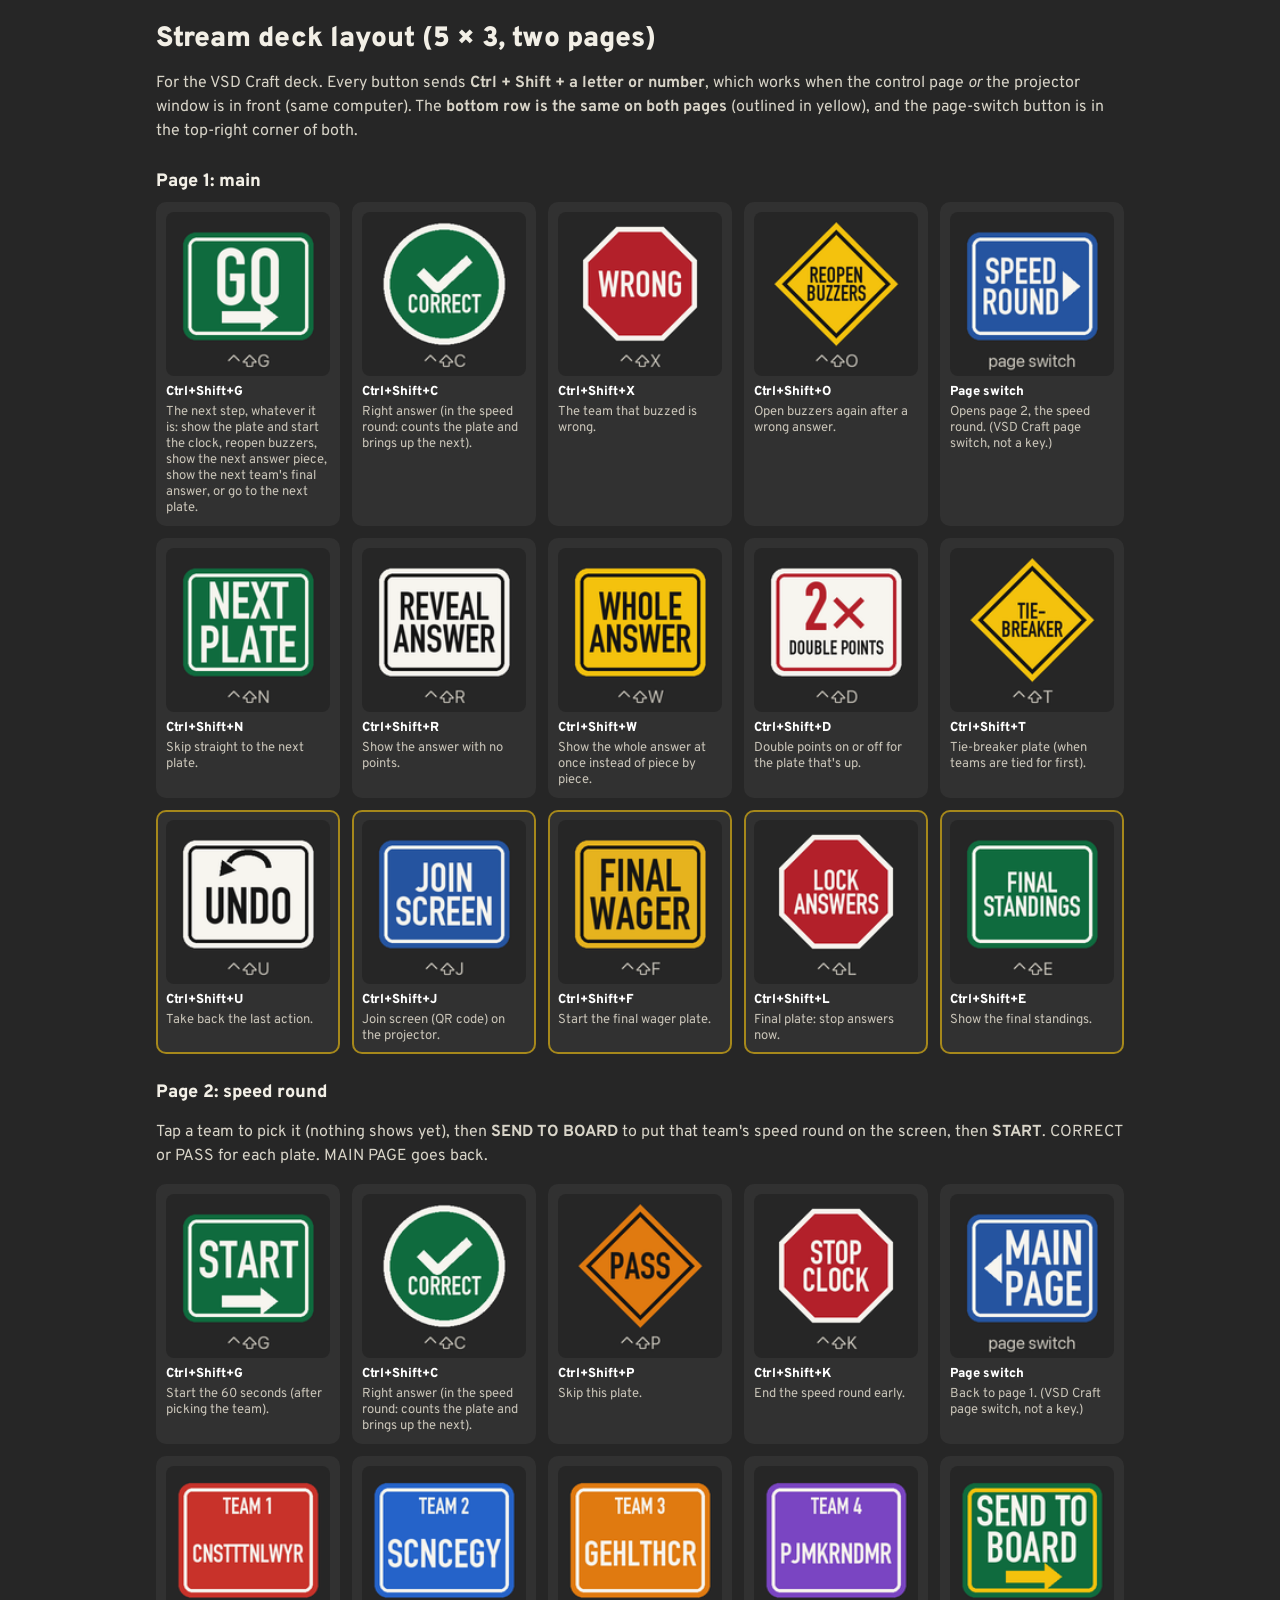
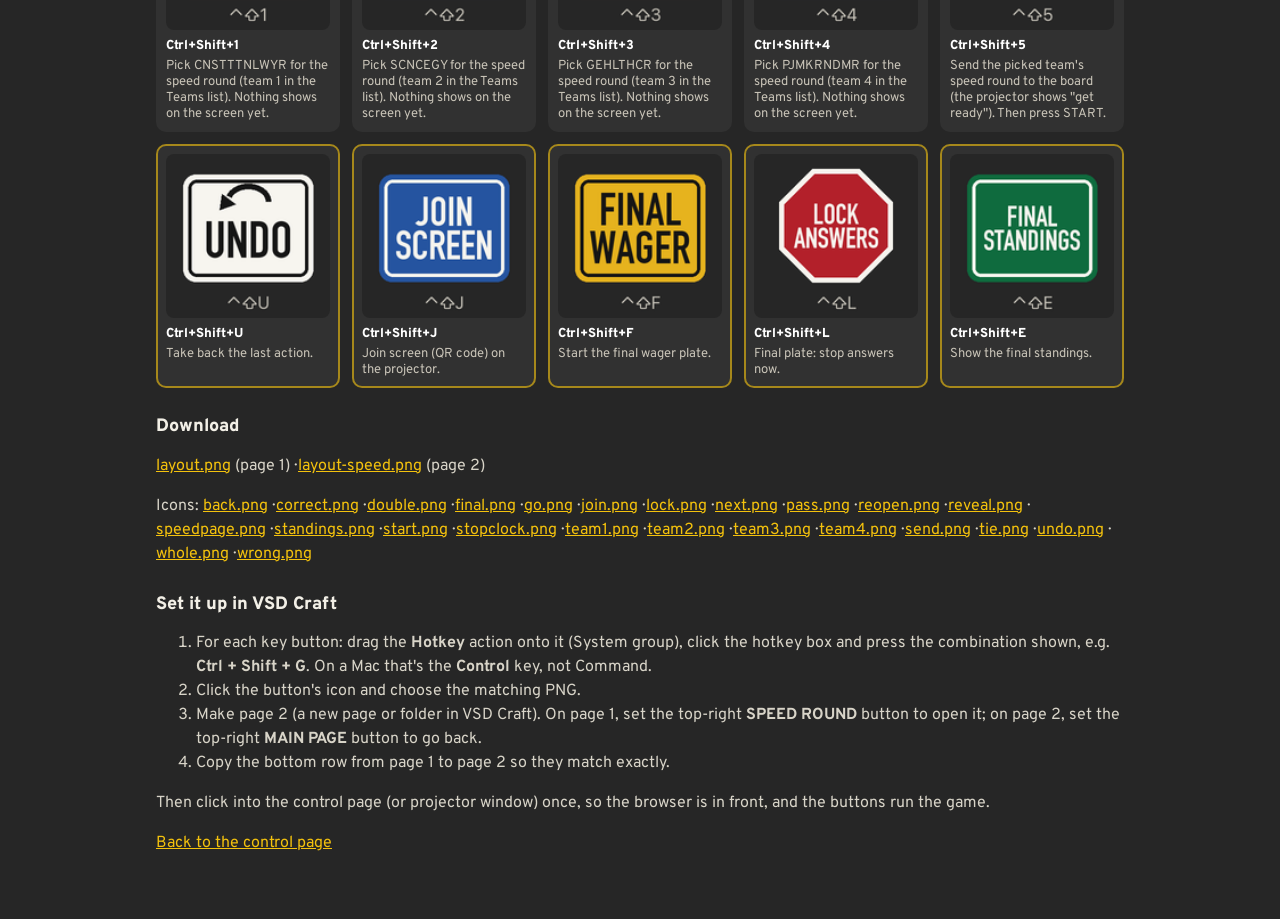
==== commit c39bd901: "Speed round deck page: team buttons pick, SEND TO BOARD (Ctrl+Shift+5) puts it on screen Co-Authored" ====
--- a/deck/index.html
+++ b/deck/index.html
@@ -1,6 +1,6 @@
 <!doctype html>
 <html lang="en"><head><meta charset="utf-8"><meta name="viewport" content="width=device-width, initial-scale=1">
-<title>Plate Pursuit · Stream deck</title><link rel="stylesheet" href="../style.css?v=28">
+<title>Plate Pursuit · Stream deck</title><link rel="stylesheet" href="../style.css?v=29">
 <style>
 body { background: var(--asphalt); color: #f2efe6; margin: 0; font-family: var(--font); }
 main { max-width: 1000px; margin: 0 auto; padding: 24px 16px 48px; }
@@ -19,10 +19,10 @@
 <p>For the VSD Craft deck. Every button sends <b>Ctrl + Shift + a letter or number</b>, which works when the control page <i>or</i> the projector window is in front (same computer). The <b>bottom row is the same on both pages</b> (outlined in yellow), and the page-switch button is in the top-right corner of both.</p>
 <h2>Page 1: main</h2><div class="grid"><figure class=""><img src="go.png" alt="" width="144" height="144"><figcaption><kbd>Ctrl+Shift+G</kbd><span>The next step, whatever it is: show the plate and start the clock, reopen buzzers, show the next answer piece, show the next team's final answer, or go to the next plate.</span></figcaption></figure><figure class=""><img src="correct.png" alt="" width="144" height="144"><figcaption><kbd>Ctrl+Shift+C</kbd><span>Right answer (in the speed round: counts the plate and brings up the next).</span></figcaption></figure><figure class=""><img src="wrong.png" alt="" width="144" height="144"><figcaption><kbd>Ctrl+Shift+X</kbd><span>The team that buzzed is wrong.</span></figcaption></figure><figure class=""><img src="reopen.png" alt="" width="144" height="144"><figcaption><kbd>Ctrl+Shift+O</kbd><span>Open buzzers again after a wrong answer.</span></figcaption></figure><figure class=""><img src="speedpage.png" alt="" width="144" height="144"><figcaption><kbd>Page switch</kbd><span>Opens page 2, the speed round. (VSD Craft page switch, not a key.)</span></figcaption></figure><figure class=""><img src="next.png" alt="" width="144" height="144"><figcaption><kbd>Ctrl+Shift+N</kbd><span>Skip straight to the next plate.</span></figcaption></figure><figure class=""><img src="reveal.png" alt="" width="144" height="144"><figcaption><kbd>Ctrl+Shift+R</kbd><span>Show the answer with no points.</span></figcaption></figure><figure class=""><img src="whole.png" alt="" width="144" height="144"><figcaption><kbd>Ctrl+Shift+W</kbd><span>Show the whole answer at once instead of piece by piece.</span></figcaption></figure><figure class=""><img src="double.png" alt="" width="144" height="144"><figcaption><kbd>Ctrl+Shift+D</kbd><span>Double points on or off for the plate that's up.</span></figcaption></figure><figure class=""><img src="tie.png" alt="" width="144" height="144"><figcaption><kbd>Ctrl+Shift+T</kbd><span>Tie-breaker plate (when teams are tied for first).</span></figcaption></figure><figure class="shared"><img src="undo.png" alt="" width="144" height="144"><figcaption><kbd>Ctrl+Shift+U</kbd><span>Take back the last action.</span></figcaption></figure><figure class="shared"><img src="join.png" alt="" width="144" height="144"><figcaption><kbd>Ctrl+Shift+J</kbd><span>Join screen (QR code) on the projector.</span></figcaption></figure><figure class="shared"><img src="final.png" alt="" width="144" height="144"><figcaption><kbd>Ctrl+Shift+F</kbd><span>Start the final wager plate.</span></figcaption></figure><figure class="shared"><img src="lock.png" alt="" width="144" height="144"><figcaption><kbd>Ctrl+Shift+L</kbd><span>Final plate: stop answers now.</span></figcaption></figure><figure class="shared"><img src="standings.png" alt="" width="144" height="144"><figcaption><kbd>Ctrl+Shift+E</kbd><span>Show the final standings.</span></figcaption></figure></div>
 <h2>Page 2: speed round</h2>
-<p>Pick the team, press START, then CORRECT or PASS for each plate. MAIN PAGE goes back.</p><div class="grid"><figure class=""><img src="start.png" alt="" width="144" height="144"><figcaption><kbd>Ctrl+Shift+G</kbd><span>Start the 60 seconds (after picking the team).</span></figcaption></figure><figure class=""><img src="correct.png" alt="" width="144" height="144"><figcaption><kbd>Ctrl+Shift+C</kbd><span>Right answer (in the speed round: counts the plate and brings up the next).</span></figcaption></figure><figure class=""><img src="pass.png" alt="" width="144" height="144"><figcaption><kbd>Ctrl+Shift+P</kbd><span>Skip this plate.</span></figcaption></figure><figure class=""><img src="stopclock.png" alt="" width="144" height="144"><figcaption><kbd>Ctrl+Shift+K</kbd><span>End the speed round early.</span></figcaption></figure><figure class=""><img src="back.png" alt="" width="144" height="144"><figcaption><kbd>Page switch</kbd><span>Back to page 1. (VSD Craft page switch, not a key.)</span></figcaption></figure><figure class=""><img src="team1.png?v=2" alt="" width="144" height="144"><figcaption><kbd>Ctrl+Shift+1</kbd><span>Speed round for CNSTTTNLWYR (team 1, the 1st team in the control page's Teams list).</span></figcaption></figure><figure class=""><img src="team2.png?v=2" alt="" width="144" height="144"><figcaption><kbd>Ctrl+Shift+2</kbd><span>Speed round for SCNCEGY (team 2, the 2nd team in the control page's Teams list).</span></figcaption></figure><figure class=""><img src="team3.png?v=2" alt="" width="144" height="144"><figcaption><kbd>Ctrl+Shift+3</kbd><span>Speed round for GEHLTHCR (team 3, the 3rd team in the control page's Teams list).</span></figcaption></figure><figure class=""><img src="team4.png?v=2" alt="" width="144" height="144"><figcaption><kbd>Ctrl+Shift+4</kbd><span>Speed round for PJMKRNDMR (team 4, the 4th team in the control page's Teams list).</span></figcaption></figure><figure class=""><img src="team5.png?v=2" alt="" width="144" height="144"><figcaption><kbd>Ctrl+Shift+5</kbd><span>Set up the speed round for team 5: the 5th team in the control page's Teams list.</span></figcaption></figure><figure class="shared"><img src="undo.png" alt="" width="144" height="144"><figcaption><kbd>Ctrl+Shift+U</kbd><span>Take back the last action.</span></figcaption></figure><figure class="shared"><img src="join.png" alt="" width="144" height="144"><figcaption><kbd>Ctrl+Shift+J</kbd><span>Join screen (QR code) on the projector.</span></figcaption></figure><figure class="shared"><img src="final.png" alt="" width="144" height="144"><figcaption><kbd>Ctrl+Shift+F</kbd><span>Start the final wager plate.</span></figcaption></figure><figure class="shared"><img src="lock.png" alt="" width="144" height="144"><figcaption><kbd>Ctrl+Shift+L</kbd><span>Final plate: stop answers now.</span></figcaption></figure><figure class="shared"><img src="standings.png" alt="" width="144" height="144"><figcaption><kbd>Ctrl+Shift+E</kbd><span>Show the final standings.</span></figcaption></figure></div>
+<p>Tap a team to pick it (nothing shows yet), then <b>SEND TO BOARD</b> to put that team's speed round on the screen, then <b>START</b>. CORRECT or PASS for each plate. MAIN PAGE goes back.</p><div class="grid"><figure class=""><img src="start.png" alt="" width="144" height="144"><figcaption><kbd>Ctrl+Shift+G</kbd><span>Start the 60 seconds (after picking the team).</span></figcaption></figure><figure class=""><img src="correct.png" alt="" width="144" height="144"><figcaption><kbd>Ctrl+Shift+C</kbd><span>Right answer (in the speed round: counts the plate and brings up the next).</span></figcaption></figure><figure class=""><img src="pass.png" alt="" width="144" height="144"><figcaption><kbd>Ctrl+Shift+P</kbd><span>Skip this plate.</span></figcaption></figure><figure class=""><img src="stopclock.png" alt="" width="144" height="144"><figcaption><kbd>Ctrl+Shift+K</kbd><span>End the speed round early.</span></figcaption></figure><figure class=""><img src="back.png" alt="" width="144" height="144"><figcaption><kbd>Page switch</kbd><span>Back to page 1. (VSD Craft page switch, not a key.)</span></figcaption></figure><figure class=""><img src="team1.png?v=2" alt="" width="144" height="144"><figcaption><kbd>Ctrl+Shift+1</kbd><span>Pick CNSTTTNLWYR for the speed round (team 1 in the Teams list). Nothing shows on the screen yet.</span></figcaption></figure><figure class=""><img src="team2.png?v=2" alt="" width="144" height="144"><figcaption><kbd>Ctrl+Shift+2</kbd><span>Pick SCNCEGY for the speed round (team 2 in the Teams list). Nothing shows on the screen yet.</span></figcaption></figure><figure class=""><img src="team3.png?v=2" alt="" width="144" height="144"><figcaption><kbd>Ctrl+Shift+3</kbd><span>Pick GEHLTHCR for the speed round (team 3 in the Teams list). Nothing shows on the screen yet.</span></figcaption></figure><figure class=""><img src="team4.png?v=2" alt="" width="144" height="144"><figcaption><kbd>Ctrl+Shift+4</kbd><span>Pick PJMKRNDMR for the speed round (team 4 in the Teams list). Nothing shows on the screen yet.</span></figcaption></figure><figure class=""><img src="send.png" alt="" width="144" height="144"><figcaption><kbd>Ctrl+Shift+5</kbd><span>Send the picked team's speed round to the board (the projector shows "get ready"). Then press START.</span></figcaption></figure><figure class="shared"><img src="undo.png" alt="" width="144" height="144"><figcaption><kbd>Ctrl+Shift+U</kbd><span>Take back the last action.</span></figcaption></figure><figure class="shared"><img src="join.png" alt="" width="144" height="144"><figcaption><kbd>Ctrl+Shift+J</kbd><span>Join screen (QR code) on the projector.</span></figcaption></figure><figure class="shared"><img src="final.png" alt="" width="144" height="144"><figcaption><kbd>Ctrl+Shift+F</kbd><span>Start the final wager plate.</span></figcaption></figure><figure class="shared"><img src="lock.png" alt="" width="144" height="144"><figcaption><kbd>Ctrl+Shift+L</kbd><span>Final plate: stop answers now.</span></figcaption></figure><figure class="shared"><img src="standings.png" alt="" width="144" height="144"><figcaption><kbd>Ctrl+Shift+E</kbd><span>Show the final standings.</span></figcaption></figure></div>
 <h2>Download</h2>
 <p><a href="layout.png" download>layout.png</a> (page 1) · <a href="layout-speed.png" download>layout-speed.png</a> (page 2)</p>
-<p>Icons: <a href="back.png" download>back.png</a> · <a href="correct.png" download>correct.png</a> · <a href="double.png" download>double.png</a> · <a href="final.png" download>final.png</a> · <a href="go.png" download>go.png</a> · <a href="join.png" download>join.png</a> · <a href="lock.png" download>lock.png</a> · <a href="next.png" download>next.png</a> · <a href="pass.png" download>pass.png</a> · <a href="reopen.png" download>reopen.png</a> · <a href="reveal.png" download>reveal.png</a> · <a href="speedpage.png" download>speedpage.png</a> · <a href="standings.png" download>standings.png</a> · <a href="start.png" download>start.png</a> · <a href="stopclock.png" download>stopclock.png</a> · <a href="team1.png" download>team1.png</a> · <a href="team2.png" download>team2.png</a> · <a href="team3.png" download>team3.png</a> · <a href="team4.png" download>team4.png</a> · <a href="team5.png" download>team5.png</a> · <a href="tie.png" download>tie.png</a> · <a href="undo.png" download>undo.png</a> · <a href="whole.png" download>whole.png</a> · <a href="wrong.png" download>wrong.png</a></p>
+<p>Icons: <a href="back.png" download>back.png</a> · <a href="correct.png" download>correct.png</a> · <a href="double.png" download>double.png</a> · <a href="final.png" download>final.png</a> · <a href="go.png" download>go.png</a> · <a href="join.png" download>join.png</a> · <a href="lock.png" download>lock.png</a> · <a href="next.png" download>next.png</a> · <a href="pass.png" download>pass.png</a> · <a href="reopen.png" download>reopen.png</a> · <a href="reveal.png" download>reveal.png</a> · <a href="speedpage.png" download>speedpage.png</a> · <a href="standings.png" download>standings.png</a> · <a href="start.png" download>start.png</a> · <a href="stopclock.png" download>stopclock.png</a> · <a href="team1.png" download>team1.png</a> · <a href="team2.png" download>team2.png</a> · <a href="team3.png" download>team3.png</a> · <a href="team4.png" download>team4.png</a> · <a href="send.png" download>send.png</a> · <a href="tie.png" download>tie.png</a> · <a href="undo.png" download>undo.png</a> · <a href="whole.png" download>whole.png</a> · <a href="wrong.png" download>wrong.png</a></p>
 <h2>Set it up in VSD Craft</h2>
 <ol>
 <li>For each key button: drag the <b>Hotkey</b> action onto it (System group), click the hotkey box and press the combination shown, e.g. <b>Ctrl + Shift + G</b>. On a Mac that's the <b>Control</b> key, not Command.</li>
--- a/style.css
+++ b/style.css
@@ -445,3 +445,7 @@
 .d-stage { min-height: 0; overflow: hidden; }
 .d-plate { flex: none; max-width: 100%; }
 .d-stage > * { flex-shrink: 0; }
+
+.toast { position: fixed; left: 50%; bottom: 18px; transform: translateX(-50%); background: var(--ink, #222); color: #fff; padding: 10px 16px 8px; border-radius: 8px;
+  font: 700 15px/1.3 var(--font); box-shadow: 0 6px 20px rgba(0,0,0,.3); z-index: 50; max-width: 90vw; }
+.toast[hidden] { display: none; }
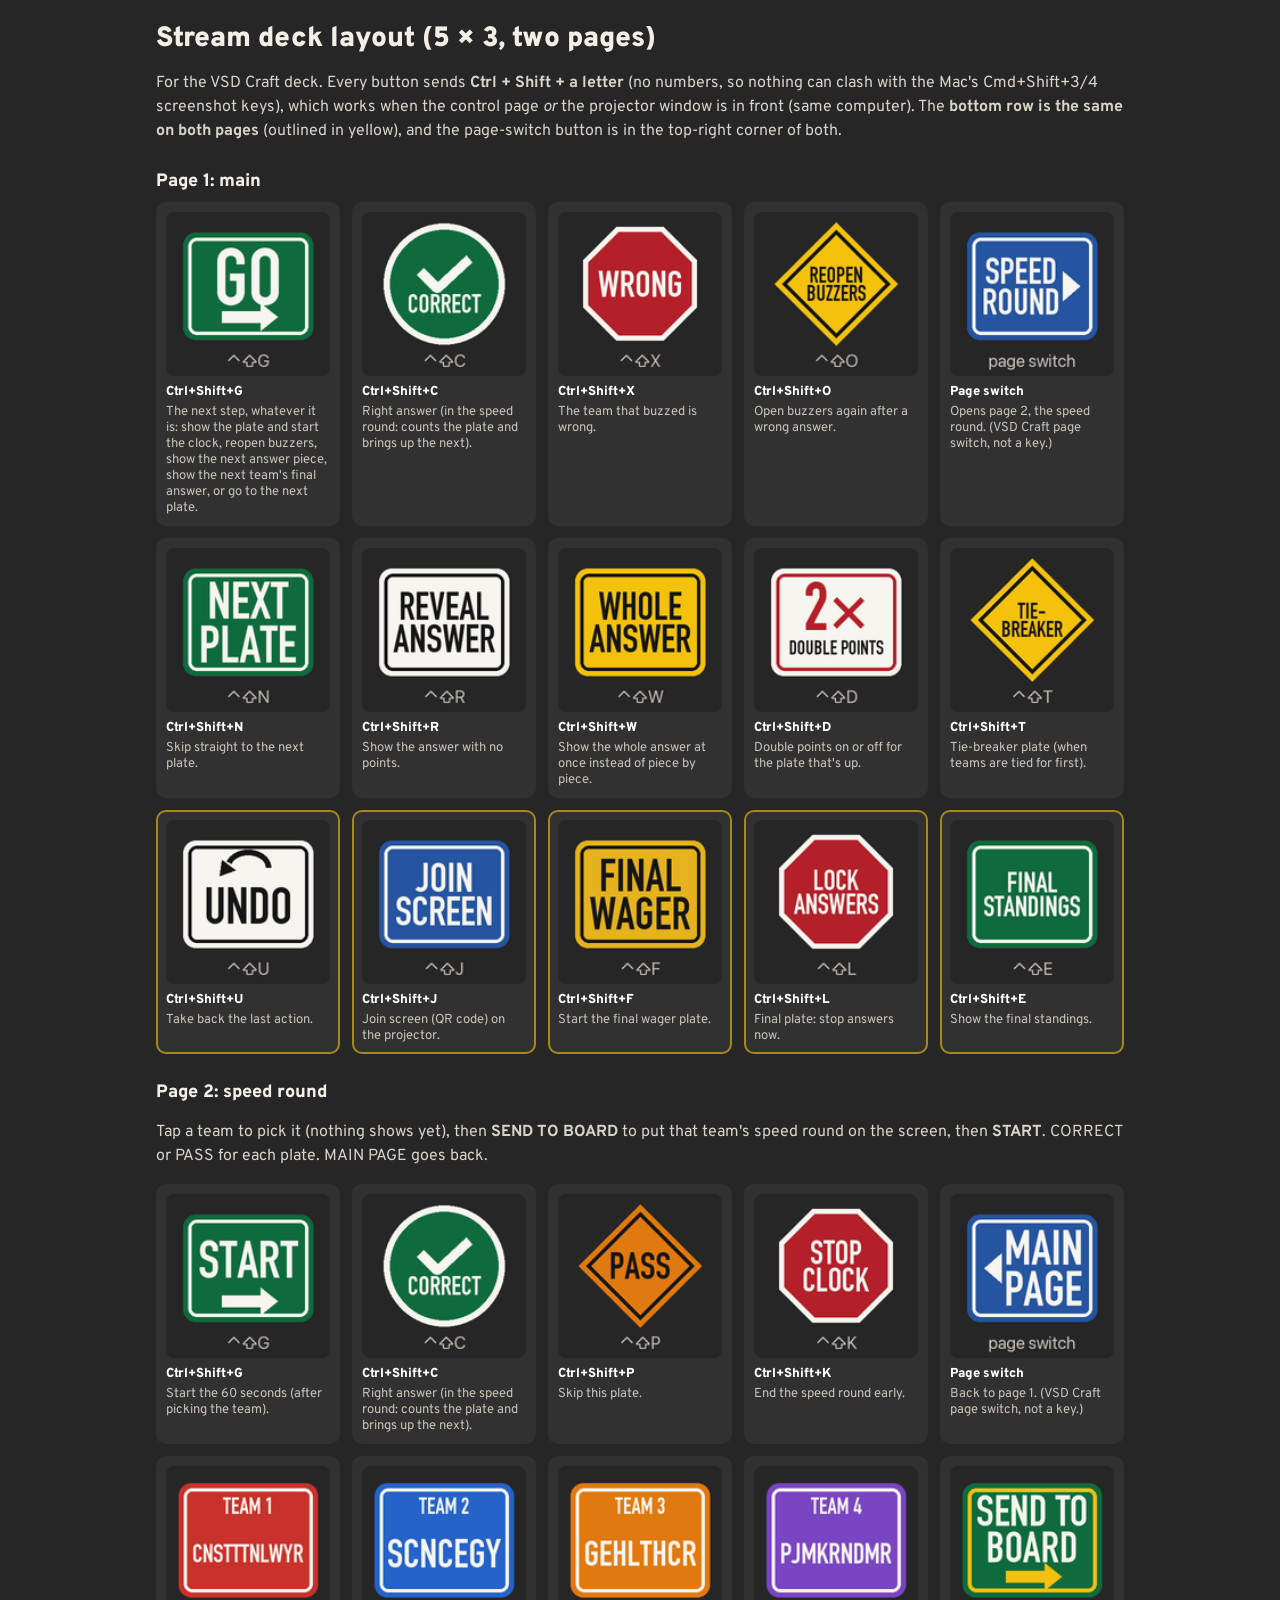
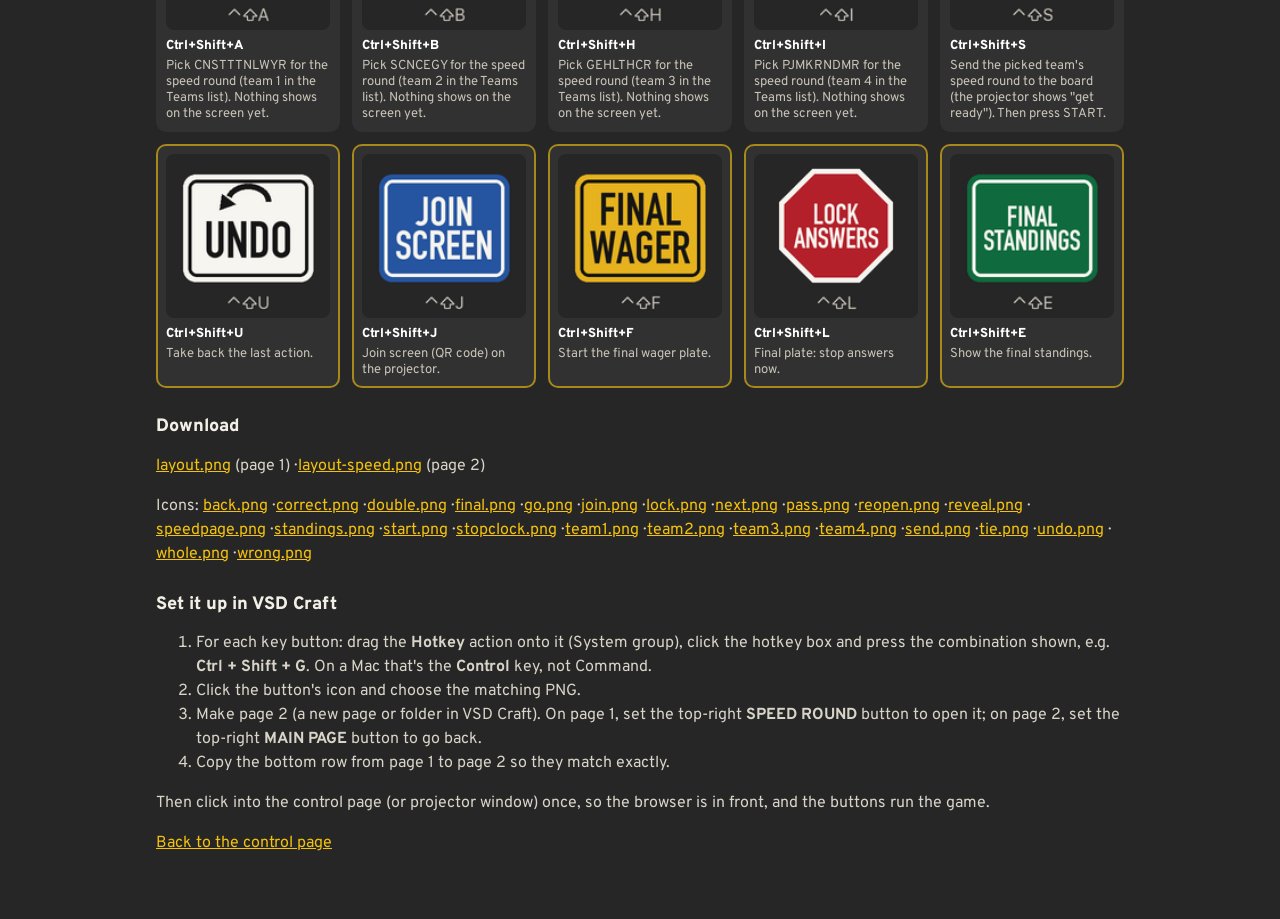
==== commit d0c59195: "Deck: team picks on Ctrl+Shift+A/B/H/I and SEND TO BOARD on Ctrl+Shift+S (no number keys) Co-Authore" ====
--- a/deck/index.html
+++ b/deck/index.html
@@ -1,6 +1,6 @@
 <!doctype html>
 <html lang="en"><head><meta charset="utf-8"><meta name="viewport" content="width=device-width, initial-scale=1">
-<title>Plate Pursuit · Stream deck</title><link rel="stylesheet" href="../style.css?v=29">
+<title>Plate Pursuit · Stream deck</title><link rel="stylesheet" href="../style.css?v=30">
 <style>
 body { background: var(--asphalt); color: #f2efe6; margin: 0; font-family: var(--font); }
 main { max-width: 1000px; margin: 0 auto; padding: 24px 16px 48px; }
@@ -16,10 +16,10 @@
 </style></head>
 <body><main>
 <h1>Stream deck layout (5 × 3, two pages)</h1>
-<p>For the VSD Craft deck. Every button sends <b>Ctrl + Shift + a letter or number</b>, which works when the control page <i>or</i> the projector window is in front (same computer). The <b>bottom row is the same on both pages</b> (outlined in yellow), and the page-switch button is in the top-right corner of both.</p>
+<p>For the VSD Craft deck. Every button sends <b>Ctrl + Shift + a letter</b> (no numbers, so nothing can clash with the Mac's Cmd+Shift+3/4 screenshot keys), which works when the control page <i>or</i> the projector window is in front (same computer). The <b>bottom row is the same on both pages</b> (outlined in yellow), and the page-switch button is in the top-right corner of both.</p>
 <h2>Page 1: main</h2><div class="grid"><figure class=""><img src="go.png" alt="" width="144" height="144"><figcaption><kbd>Ctrl+Shift+G</kbd><span>The next step, whatever it is: show the plate and start the clock, reopen buzzers, show the next answer piece, show the next team's final answer, or go to the next plate.</span></figcaption></figure><figure class=""><img src="correct.png" alt="" width="144" height="144"><figcaption><kbd>Ctrl+Shift+C</kbd><span>Right answer (in the speed round: counts the plate and brings up the next).</span></figcaption></figure><figure class=""><img src="wrong.png" alt="" width="144" height="144"><figcaption><kbd>Ctrl+Shift+X</kbd><span>The team that buzzed is wrong.</span></figcaption></figure><figure class=""><img src="reopen.png" alt="" width="144" height="144"><figcaption><kbd>Ctrl+Shift+O</kbd><span>Open buzzers again after a wrong answer.</span></figcaption></figure><figure class=""><img src="speedpage.png" alt="" width="144" height="144"><figcaption><kbd>Page switch</kbd><span>Opens page 2, the speed round. (VSD Craft page switch, not a key.)</span></figcaption></figure><figure class=""><img src="next.png" alt="" width="144" height="144"><figcaption><kbd>Ctrl+Shift+N</kbd><span>Skip straight to the next plate.</span></figcaption></figure><figure class=""><img src="reveal.png" alt="" width="144" height="144"><figcaption><kbd>Ctrl+Shift+R</kbd><span>Show the answer with no points.</span></figcaption></figure><figure class=""><img src="whole.png" alt="" width="144" height="144"><figcaption><kbd>Ctrl+Shift+W</kbd><span>Show the whole answer at once instead of piece by piece.</span></figcaption></figure><figure class=""><img src="double.png" alt="" width="144" height="144"><figcaption><kbd>Ctrl+Shift+D</kbd><span>Double points on or off for the plate that's up.</span></figcaption></figure><figure class=""><img src="tie.png" alt="" width="144" height="144"><figcaption><kbd>Ctrl+Shift+T</kbd><span>Tie-breaker plate (when teams are tied for first).</span></figcaption></figure><figure class="shared"><img src="undo.png" alt="" width="144" height="144"><figcaption><kbd>Ctrl+Shift+U</kbd><span>Take back the last action.</span></figcaption></figure><figure class="shared"><img src="join.png" alt="" width="144" height="144"><figcaption><kbd>Ctrl+Shift+J</kbd><span>Join screen (QR code) on the projector.</span></figcaption></figure><figure class="shared"><img src="final.png" alt="" width="144" height="144"><figcaption><kbd>Ctrl+Shift+F</kbd><span>Start the final wager plate.</span></figcaption></figure><figure class="shared"><img src="lock.png" alt="" width="144" height="144"><figcaption><kbd>Ctrl+Shift+L</kbd><span>Final plate: stop answers now.</span></figcaption></figure><figure class="shared"><img src="standings.png" alt="" width="144" height="144"><figcaption><kbd>Ctrl+Shift+E</kbd><span>Show the final standings.</span></figcaption></figure></div>
 <h2>Page 2: speed round</h2>
-<p>Tap a team to pick it (nothing shows yet), then <b>SEND TO BOARD</b> to put that team's speed round on the screen, then <b>START</b>. CORRECT or PASS for each plate. MAIN PAGE goes back.</p><div class="grid"><figure class=""><img src="start.png" alt="" width="144" height="144"><figcaption><kbd>Ctrl+Shift+G</kbd><span>Start the 60 seconds (after picking the team).</span></figcaption></figure><figure class=""><img src="correct.png" alt="" width="144" height="144"><figcaption><kbd>Ctrl+Shift+C</kbd><span>Right answer (in the speed round: counts the plate and brings up the next).</span></figcaption></figure><figure class=""><img src="pass.png" alt="" width="144" height="144"><figcaption><kbd>Ctrl+Shift+P</kbd><span>Skip this plate.</span></figcaption></figure><figure class=""><img src="stopclock.png" alt="" width="144" height="144"><figcaption><kbd>Ctrl+Shift+K</kbd><span>End the speed round early.</span></figcaption></figure><figure class=""><img src="back.png" alt="" width="144" height="144"><figcaption><kbd>Page switch</kbd><span>Back to page 1. (VSD Craft page switch, not a key.)</span></figcaption></figure><figure class=""><img src="team1.png?v=2" alt="" width="144" height="144"><figcaption><kbd>Ctrl+Shift+1</kbd><span>Pick CNSTTTNLWYR for the speed round (team 1 in the Teams list). Nothing shows on the screen yet.</span></figcaption></figure><figure class=""><img src="team2.png?v=2" alt="" width="144" height="144"><figcaption><kbd>Ctrl+Shift+2</kbd><span>Pick SCNCEGY for the speed round (team 2 in the Teams list). Nothing shows on the screen yet.</span></figcaption></figure><figure class=""><img src="team3.png?v=2" alt="" width="144" height="144"><figcaption><kbd>Ctrl+Shift+3</kbd><span>Pick GEHLTHCR for the speed round (team 3 in the Teams list). Nothing shows on the screen yet.</span></figcaption></figure><figure class=""><img src="team4.png?v=2" alt="" width="144" height="144"><figcaption><kbd>Ctrl+Shift+4</kbd><span>Pick PJMKRNDMR for the speed round (team 4 in the Teams list). Nothing shows on the screen yet.</span></figcaption></figure><figure class=""><img src="send.png" alt="" width="144" height="144"><figcaption><kbd>Ctrl+Shift+5</kbd><span>Send the picked team's speed round to the board (the projector shows "get ready"). Then press START.</span></figcaption></figure><figure class="shared"><img src="undo.png" alt="" width="144" height="144"><figcaption><kbd>Ctrl+Shift+U</kbd><span>Take back the last action.</span></figcaption></figure><figure class="shared"><img src="join.png" alt="" width="144" height="144"><figcaption><kbd>Ctrl+Shift+J</kbd><span>Join screen (QR code) on the projector.</span></figcaption></figure><figure class="shared"><img src="final.png" alt="" width="144" height="144"><figcaption><kbd>Ctrl+Shift+F</kbd><span>Start the final wager plate.</span></figcaption></figure><figure class="shared"><img src="lock.png" alt="" width="144" height="144"><figcaption><kbd>Ctrl+Shift+L</kbd><span>Final plate: stop answers now.</span></figcaption></figure><figure class="shared"><img src="standings.png" alt="" width="144" height="144"><figcaption><kbd>Ctrl+Shift+E</kbd><span>Show the final standings.</span></figcaption></figure></div>
+<p>Tap a team to pick it (nothing shows yet), then <b>SEND TO BOARD</b> to put that team's speed round on the screen, then <b>START</b>. CORRECT or PASS for each plate. MAIN PAGE goes back.</p><div class="grid"><figure class=""><img src="start.png" alt="" width="144" height="144"><figcaption><kbd>Ctrl+Shift+G</kbd><span>Start the 60 seconds (after picking the team).</span></figcaption></figure><figure class=""><img src="correct.png" alt="" width="144" height="144"><figcaption><kbd>Ctrl+Shift+C</kbd><span>Right answer (in the speed round: counts the plate and brings up the next).</span></figcaption></figure><figure class=""><img src="pass.png" alt="" width="144" height="144"><figcaption><kbd>Ctrl+Shift+P</kbd><span>Skip this plate.</span></figcaption></figure><figure class=""><img src="stopclock.png" alt="" width="144" height="144"><figcaption><kbd>Ctrl+Shift+K</kbd><span>End the speed round early.</span></figcaption></figure><figure class=""><img src="back.png" alt="" width="144" height="144"><figcaption><kbd>Page switch</kbd><span>Back to page 1. (VSD Craft page switch, not a key.)</span></figcaption></figure><figure class=""><img src="team1.png?v=2" alt="" width="144" height="144"><figcaption><kbd>Ctrl+Shift+A</kbd><span>Pick CNSTTTNLWYR for the speed round (team 1 in the Teams list). Nothing shows on the screen yet.</span></figcaption></figure><figure class=""><img src="team2.png?v=2" alt="" width="144" height="144"><figcaption><kbd>Ctrl+Shift+B</kbd><span>Pick SCNCEGY for the speed round (team 2 in the Teams list). Nothing shows on the screen yet.</span></figcaption></figure><figure class=""><img src="team3.png?v=2" alt="" width="144" height="144"><figcaption><kbd>Ctrl+Shift+H</kbd><span>Pick GEHLTHCR for the speed round (team 3 in the Teams list). Nothing shows on the screen yet.</span></figcaption></figure><figure class=""><img src="team4.png?v=2" alt="" width="144" height="144"><figcaption><kbd>Ctrl+Shift+I</kbd><span>Pick PJMKRNDMR for the speed round (team 4 in the Teams list). Nothing shows on the screen yet.</span></figcaption></figure><figure class=""><img src="send.png" alt="" width="144" height="144"><figcaption><kbd>Ctrl+Shift+S</kbd><span>Send the picked team's speed round to the board (the projector shows "get ready"). Then press START.</span></figcaption></figure><figure class="shared"><img src="undo.png" alt="" width="144" height="144"><figcaption><kbd>Ctrl+Shift+U</kbd><span>Take back the last action.</span></figcaption></figure><figure class="shared"><img src="join.png" alt="" width="144" height="144"><figcaption><kbd>Ctrl+Shift+J</kbd><span>Join screen (QR code) on the projector.</span></figcaption></figure><figure class="shared"><img src="final.png" alt="" width="144" height="144"><figcaption><kbd>Ctrl+Shift+F</kbd><span>Start the final wager plate.</span></figcaption></figure><figure class="shared"><img src="lock.png" alt="" width="144" height="144"><figcaption><kbd>Ctrl+Shift+L</kbd><span>Final plate: stop answers now.</span></figcaption></figure><figure class="shared"><img src="standings.png" alt="" width="144" height="144"><figcaption><kbd>Ctrl+Shift+E</kbd><span>Show the final standings.</span></figcaption></figure></div>
 <h2>Download</h2>
 <p><a href="layout.png" download>layout.png</a> (page 1) · <a href="layout-speed.png" download>layout-speed.png</a> (page 2)</p>
 <p>Icons: <a href="back.png" download>back.png</a> · <a href="correct.png" download>correct.png</a> · <a href="double.png" download>double.png</a> · <a href="final.png" download>final.png</a> · <a href="go.png" download>go.png</a> · <a href="join.png" download>join.png</a> · <a href="lock.png" download>lock.png</a> · <a href="next.png" download>next.png</a> · <a href="pass.png" download>pass.png</a> · <a href="reopen.png" download>reopen.png</a> · <a href="reveal.png" download>reveal.png</a> · <a href="speedpage.png" download>speedpage.png</a> · <a href="standings.png" download>standings.png</a> · <a href="start.png" download>start.png</a> · <a href="stopclock.png" download>stopclock.png</a> · <a href="team1.png" download>team1.png</a> · <a href="team2.png" download>team2.png</a> · <a href="team3.png" download>team3.png</a> · <a href="team4.png" download>team4.png</a> · <a href="send.png" download>send.png</a> · <a href="tie.png" download>tie.png</a> · <a href="undo.png" download>undo.png</a> · <a href="whole.png" download>whole.png</a> · <a href="wrong.png" download>wrong.png</a></p>
